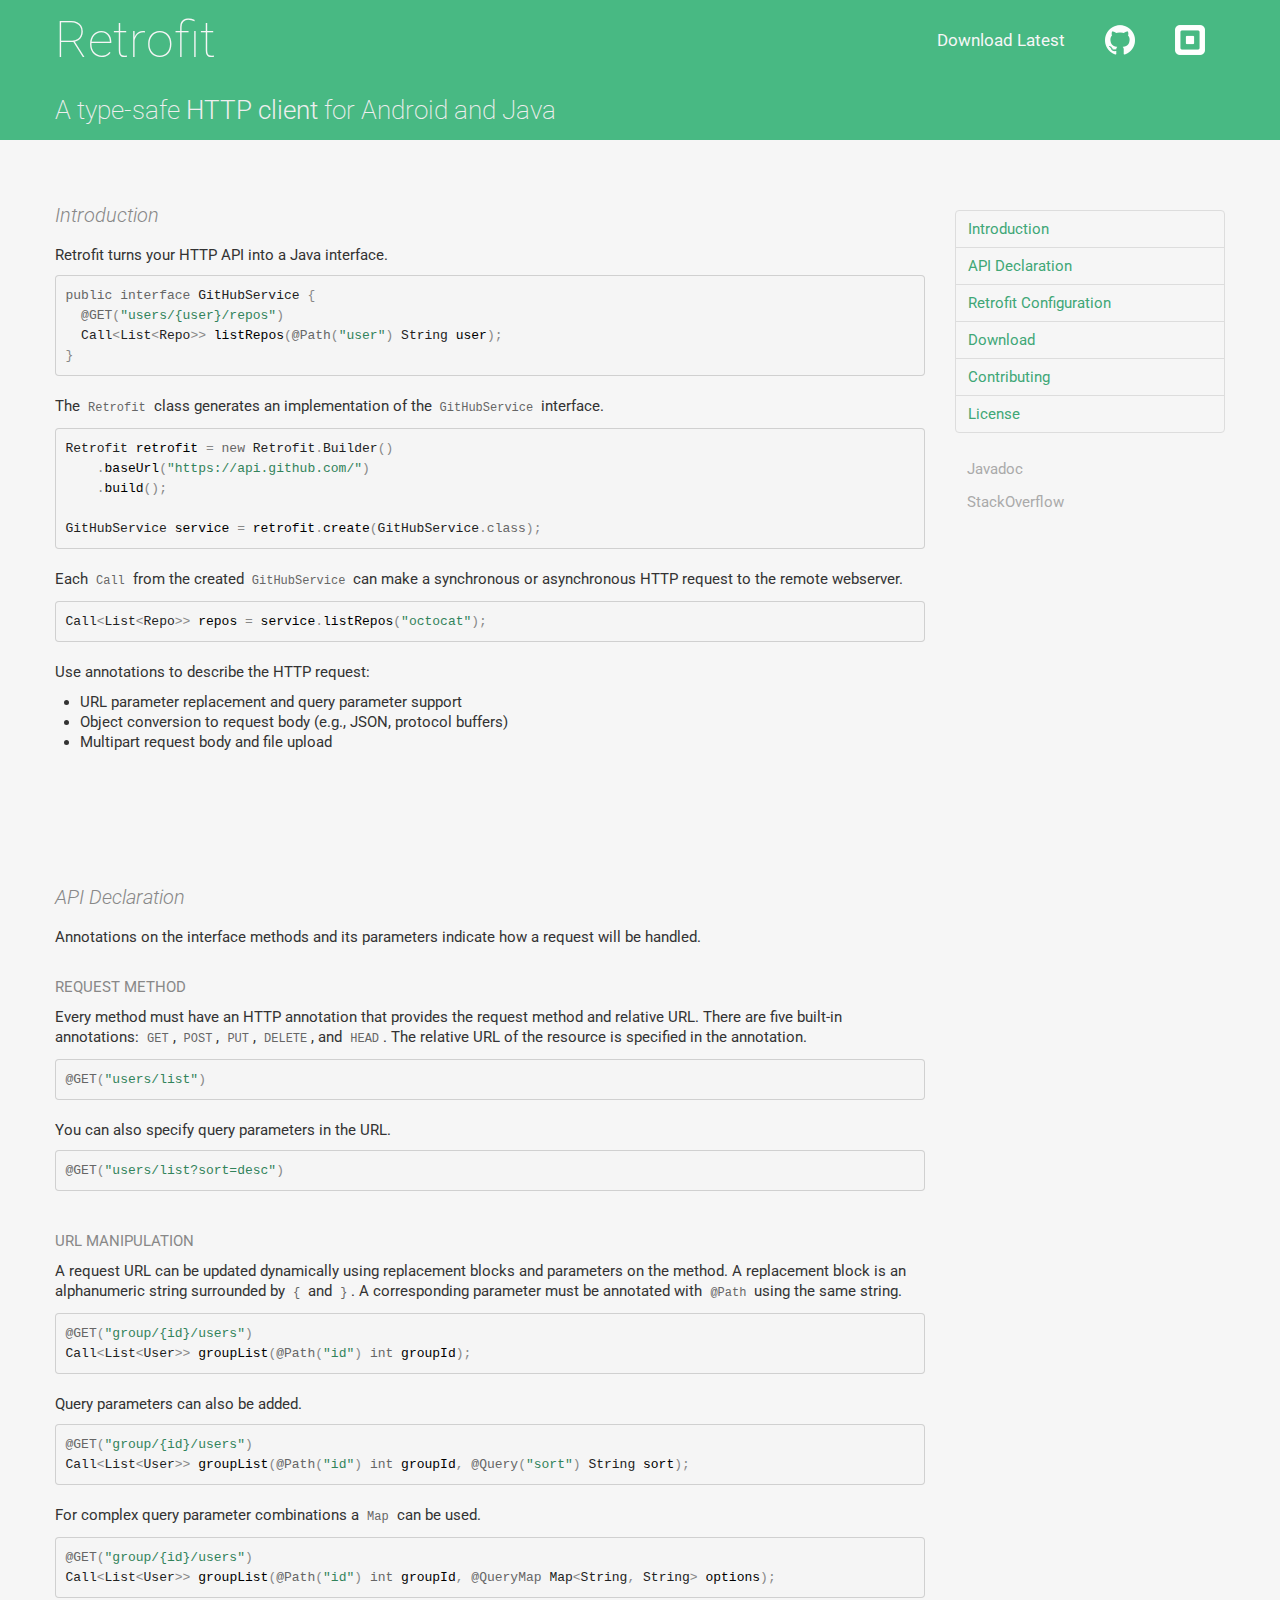
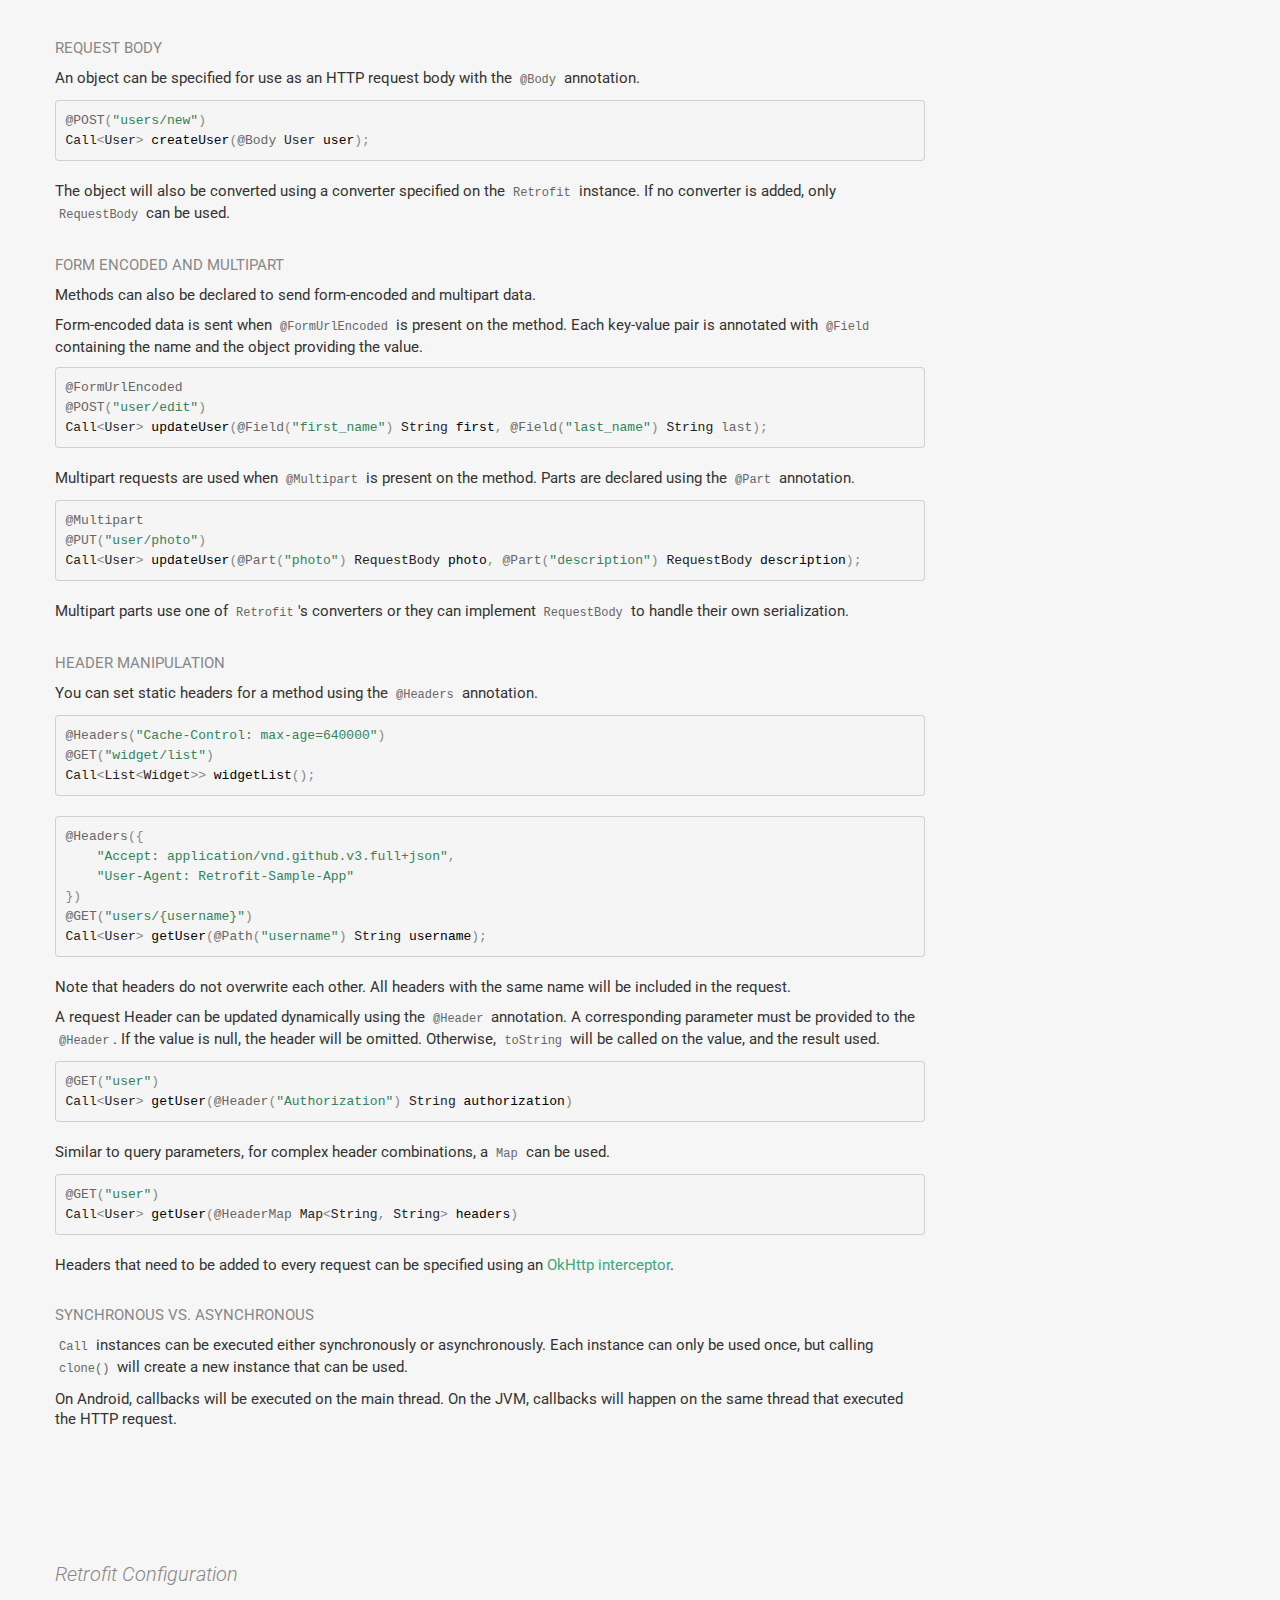
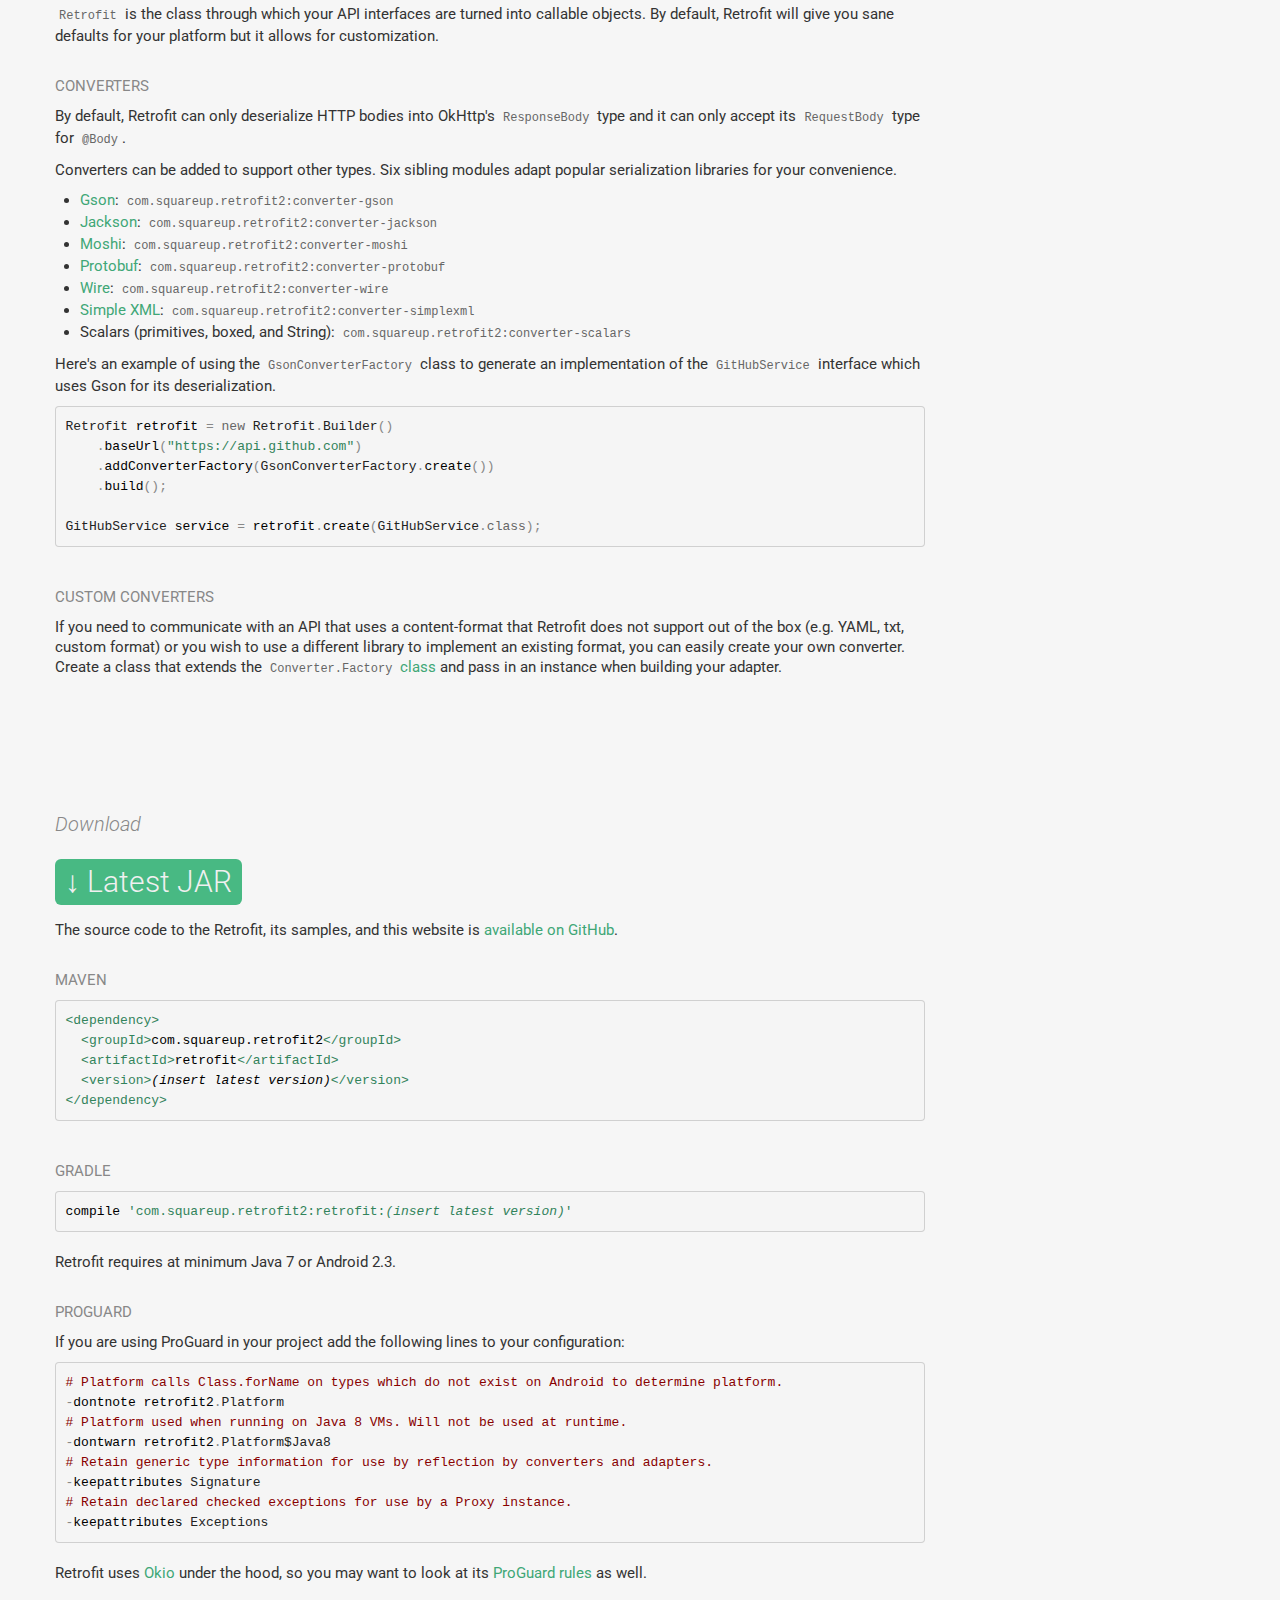
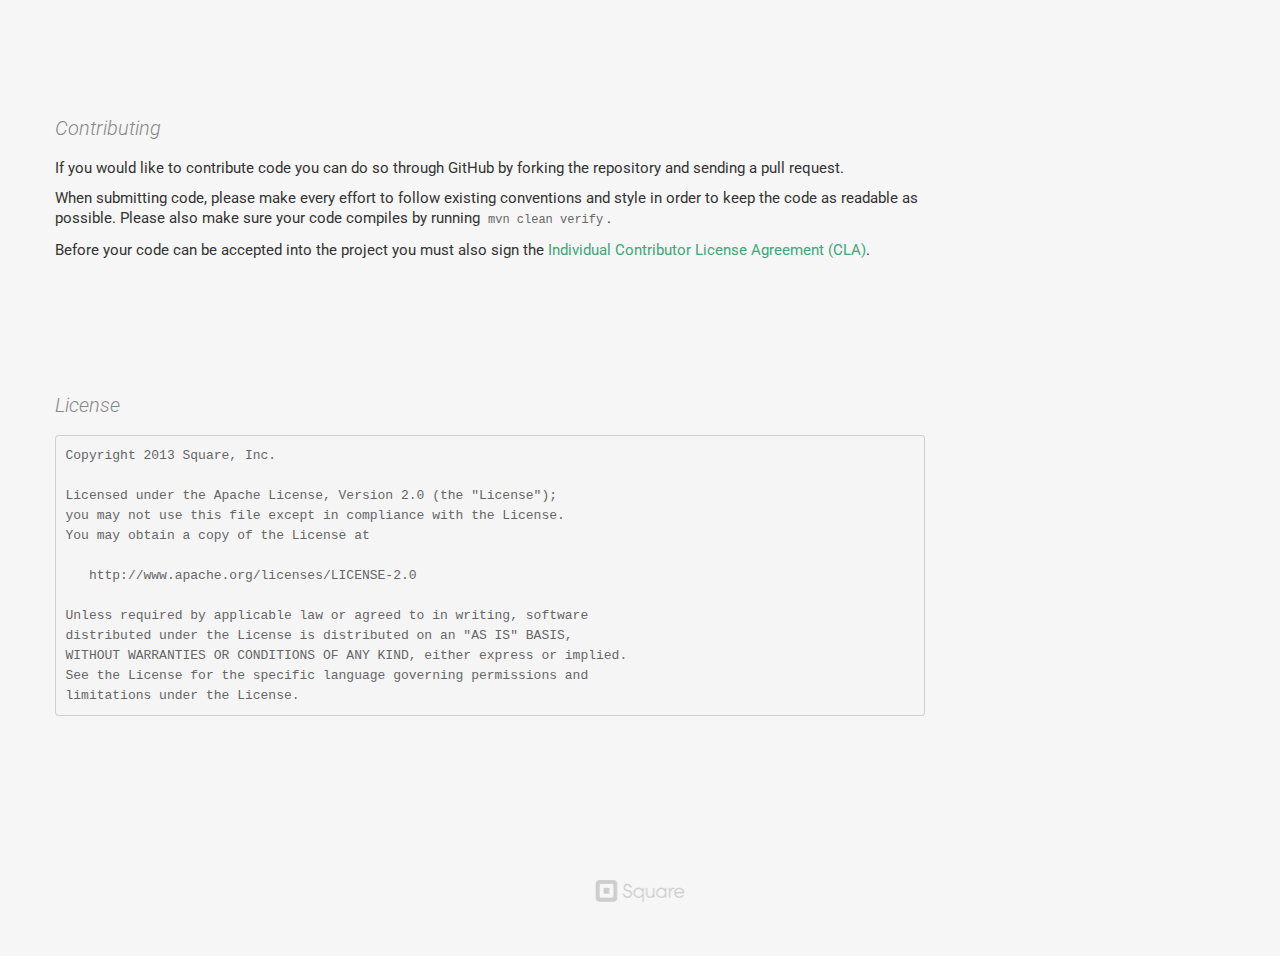
==== index.html @ 8ba814dd "[Feature] Init website" ====
<!DOCTYPE html>
<html lang="en">
  <head>
    <meta charset="utf-8">
    <title>Retrofit</title>
    <meta name="viewport" content="width=device-width, initial-scale=1.0">
    <meta name="description" content="A type-safe HTTP client for Android and Java">
    <link href="static/bootstrap-combined.min.css" rel="stylesheet">
    <link href="static/app.css" rel="stylesheet">
    <link href="static/app-theme.css" rel="stylesheet">
    <link href="https://fonts.googleapis.com/css?family=Roboto:400,300italic,100,100italic,300" rel="stylesheet" type="text/css">
    <!--[if lt IE 9]><script src="static/html5shiv.min.js"></script><![endif]-->
  </head>
  <body data-target=".content-nav">
    <header>
      <div class="container">
        <div class="row">
          <div class="span5">
            <h1>Retrofit</h1>
          </div>
          <div class="span7">
            <menu>
              <ul>
                <li><a href="#download" class="menu download">Download <span class="version-tag">Latest</span></a></li>
                <li><a href="http://github.com/square/retrofit" data-title="View GitHub Project" class="menu github"><img src="static/icon-github.png" alt="GitHub"/></a></li>
                <li><a href="http://square.github.io/" data-title="Square Open Source Portal" class="menu square"><img src="static/icon-square.png" alt="Square"/></a></li>
              </ul>
            </menu>
          </div>
        </div>
      </div>
    </header>
    <section id="subtitle">
      <div class="container">
        <div class="row">
          <div class="span12">
            <h2>A type-safe <strong>HTTP client</strong> for Android and Java<!-- and Samsung! --></h2>
          </div>
        </div>
      </div>
    </section>
    <section id="body">
      <div class="container">
        <div class="row">
          <div class="span9">
            <section id="introduction">
              <h3>Introduction</h3>
              <p>Retrofit turns your HTTP API into a Java interface.</p>
              <pre class="prettyprint">public interface GitHubService {
  @GET("users/{user}/repos")
  Call&lt;List&lt;Repo>> listRepos(@Path("user") String user);
}</pre>
              <p>The <code>Retrofit</code> class generates an implementation of the <code>GitHubService</code> interface.</p>
              <pre class="prettyprint">Retrofit retrofit = new Retrofit.Builder()
    .baseUrl("https://api.github.com/")
    .build();

GitHubService service = retrofit.create(GitHubService.class);</pre>
              <p>Each <code>Call</code> from the created <code>GitHubService</code> can make a synchronous or asynchronous HTTP request to the remote webserver.</p>
              <pre class="prettyprint">Call&lt;List&lt;Repo>> repos = service.listRepos("octocat");</pre>
              <p>Use annotations to describe the HTTP request:</p>
              <ul>
                <li>URL parameter replacement and query parameter support</li>
                <li>Object conversion to request body (e.g., JSON, protocol buffers)</li>
                <li>Multipart request body and file upload</li>
              </ul>
            </section>

            <section id="api-declaration">
              <h3>API Declaration</h3>
              <p>Annotations on the interface methods and its parameters indicate how a request will be handled.</p>

              <h4>Request Method</h4>
              <p>Every method must have an HTTP annotation that provides the request method and relative URL. There are five built-in annotations: <code>GET</code>, <code>POST</code>, <code>PUT</code>, <code>DELETE</code>, and <code>HEAD</code>. The relative URL of the resource is specified in the annotation.</p>
              <pre class="prettyprint">@GET("users/list")</pre>
              <p>You can also specify query parameters in the URL.</p>
              <pre class="prettyprint">@GET("users/list?sort=desc")</pre>

              <h4>URL Manipulation</h4>
              <p>A request URL can be updated dynamically using replacement blocks and parameters on the method. A replacement block is an alphanumeric string surrounded by <code>{</code> and <code>}</code>. A corresponding parameter must be annotated with <code>@Path</code> using the same string.</p>
              <pre class="prettyprint">@GET("group/{id}/users")
Call&lt;List&lt;User>> groupList(@Path("id") int groupId);</pre>
              <p>Query parameters can also be added.</p>
              <pre class="prettyprint">@GET("group/{id}/users")
Call&lt;List&lt;User>> groupList(@Path("id") int groupId, @Query("sort") String sort);</pre>
              <p>For complex query parameter combinations a <code>Map</code> can be used.</p>
              <pre class="prettyprint">@GET("group/{id}/users")
Call&lt;List&lt;User>> groupList(@Path("id") int groupId, @QueryMap Map&lt;String, String&gt; options);</pre>

              <h4>Request Body</h4>
              <p>An object can be specified for use as an HTTP request body with the <code>@Body</code> annotation.</p>
              <pre class="prettyprint">@POST("users/new")
Call&lt;User> createUser(@Body User user);</pre>
              <p>The object will also be converted using a converter specified on the <code>Retrofit</code> instance. If no converter is added, only <code>RequestBody</code> can be used.</p>

              <h4>Form Encoded and Multipart</h4>
              <p>Methods can also be declared to send form-encoded and multipart data.</p>
              <p>Form-encoded data is sent when <code>@FormUrlEncoded</code> is present on the method. Each key-value pair is annotated with <code>@Field</code> containing the name and the object providing the value.</p>
              <pre class="prettyprint">@FormUrlEncoded
@POST("user/edit")
Call&lt;User> updateUser(@Field("first_name") String first, @Field("last_name") String last);</pre>
              <p>Multipart requests are used when <code>@Multipart</code> is present on the method. Parts are declared using the <code>@Part</code> annotation.</p>
              <pre class="prettyprint">@Multipart
@PUT("user/photo")
Call&lt;User> updateUser(@Part("photo") RequestBody photo, @Part("description") RequestBody description);</pre>
              <p>Multipart parts use one of <code>Retrofit</code>'s converters or they can implement <code>RequestBody</code> to handle their own serialization.</p>

              <h4>Header Manipulation</h4>
              <p>You can set static headers for a method using the <code>@Headers</code> annotation.</p>
              <pre class="prettyprint">@Headers("Cache-Control: max-age=640000")
@GET("widget/list")
Call&lt;List&lt;Widget>> widgetList();</pre>
              <pre class="prettyprint">@Headers({
    "Accept: application/vnd.github.v3.full+json",
    "User-Agent: Retrofit-Sample-App"
})
@GET("users/{username}")
Call&lt;User> getUser(@Path("username") String username);</pre>
              <p>Note that headers do not overwrite each other. All headers with the same name will be included in the request.</p>
              <p>A request Header can be updated dynamically using the <code>@Header</code> annotation. A corresponding parameter must be provided to the <code>@Header</code>. If the value is null, the header will be omitted. Otherwise, <code>toString</code> will be called on the value, and the result used.</p>
              <pre class="prettyprint">@GET("user")
Call&lt;User> getUser(@Header("Authorization") String authorization)</pre>
              <p>Similar to query parameters, for complex header combinations, a <code>Map</code> can be used.
			  <pre class="prettyprint">@GET("user")
Call&lt;User> getUser(@HeaderMap Map&lt;String, String&gt; headers)</pre>
              <p>Headers that need to be added to every request can be specified using an <a href="https://github.com/square/okhttp/wiki/Interceptors">OkHttp interceptor</a>.

              <h4>Synchronous vs. Asynchronous</h4>
              <p><code>Call</code> instances can be executed either synchronously or asynchronously. Each instance can only be used once, but calling <code>clone()</code> will create a new instance that can be used.</p>
              <p>On Android, callbacks will be executed on the main thread. On the JVM, callbacks will happen on the same thread that executed the HTTP request.</p>
            </section>

            <section id="restadapter-configuration">
              <h3>Retrofit Configuration</h3>
              <p><code>Retrofit</code> is the class through which your API interfaces are turned into callable objects. By default, Retrofit will give you sane defaults for your platform but it allows for customization.</p>

              <h4>Converters</h4>
              <p>By default, Retrofit can only deserialize HTTP bodies into OkHttp's <code>ResponseBody</code> type and it can only accept its <code>RequestBody</code> type for <code>@Body</code>.</p>
              <p>Converters can be added to support other types. Six sibling modules adapt popular serialization libraries for your convenience.</p>
              <ul>
                <li><a href="https://github.com/google/gson">Gson</a>: <code>com.squareup.retrofit2:converter-gson</code></li>
                <li><a href="http://wiki.fasterxml.com/JacksonHome">Jackson</a>: <code>com.squareup.retrofit2:converter-jackson</code></li>
                <li><a href="https://github.com/square/moshi/">Moshi</a>: <code>com.squareup.retrofit2:converter-moshi</code></li>
                <li><a href="https://developers.google.com/protocol-buffers/">Protobuf</a>: <code>com.squareup.retrofit2:converter-protobuf</code></li>
                <li><a href="https://github.com/square/wire">Wire</a>: <code>com.squareup.retrofit2:converter-wire</code></li>
                <li><a href="http://simple.sourceforge.net/">Simple XML</a>: <code>com.squareup.retrofit2:converter-simplexml</code></li>
                <li>Scalars (primitives, boxed, and String): <code>com.squareup.retrofit2:converter-scalars</code></li>
              </ul>
              <p>Here's an example of using the <code>GsonConverterFactory</code> class to generate an implementation of the <code>GitHubService</code> interface which uses Gson for its deserialization.</p>
              <pre class="prettyprint">Retrofit retrofit = new Retrofit.Builder()
    .baseUrl("https://api.github.com")
    .addConverterFactory(GsonConverterFactory.create())
    .build();

GitHubService service = retrofit.create(GitHubService.class);</pre>
              <h4>Custom Converters</h4>
              <p>If you need to communicate with an API that uses a content-format that Retrofit does not support out of the box (e.g. YAML, txt, custom format) or you wish to use a different library to implement an existing format, you can easily create your own converter. Create a class that extends the <a href="https://github.com/square/retrofit/blob/master/retrofit/src/main/java/retrofit2/Converter.java"><code>Converter.Factory</code> class</a> and pass in an instance when building your adapter.</p>
            </section>

            <section id="download">
              <h3>Download</h3>
              <p><a href="https://search.maven.org/remote_content?g=com.squareup.retrofit2&a=retrofit&v=LATEST" class="dl version-href">&darr; <span class="version-tag">Latest</span> JAR</a></p>
              <p>The source code to the Retrofit, its samples, and this website is <a href="http://github.com/square/retrofit">available on GitHub</a>.</p>
              <h4>Maven</h4>
              <pre class="prettyprint">&lt;dependency>
  &lt;groupId>com.squareup.retrofit2&lt;/groupId>
  &lt;artifactId>retrofit&lt;/artifactId>
  &lt;version><span class="version pln"><em>(insert latest version)</em></span>&lt;/version>
&lt;/dependency></pre>
              <h4>Gradle</h4>
              <pre class="prettyprint">
compile 'com.squareup.retrofit2:retrofit:<span class="version pln"><em>(insert latest version)</em></span>'
</pre>
              <p>Retrofit requires at minimum Java 7 or Android 2.3.</p>

              <h4>ProGuard</h4>
              <p>If you are using ProGuard in your project add the following lines to your configuration:</p>
              <pre class="prettyprint">
# Platform calls Class.forName on types which do not exist on Android to determine platform.
-dontnote retrofit2.Platform
# Platform used when running on Java 8 VMs. Will not be used at runtime.
-dontwarn retrofit2.Platform$Java8
# Retain generic type information for use by reflection by converters and adapters.
-keepattributes Signature
# Retain declared checked exceptions for use by a Proxy instance.
-keepattributes Exceptions
</pre>
            <p>Retrofit uses <a href="https://github.com/square/okio">Okio</a> under the hood, so you may want to look at its <a href="https://github.com/square/okio#proguard">ProGuard rules</a> as well.</p>
            </section>

            <section id="contributing">
              <h3>Contributing</h3>
              <p>If you would like to contribute code you can do so through GitHub by forking the repository and sending a pull request.</p>
              <p>When submitting code, please make every effort to follow existing conventions and style in order to keep the code as readable as possible. Please also make sure your code compiles by running <code>mvn clean verify</code>.</p>
              <p>Before your code can be accepted into the project you must also sign the <a href="http://squ.re/sign-the-cla">Individual Contributor License Agreement (CLA)</a>.</p>
            </section>

            <section id="license">
              <h3>License</h3>
              <pre>Copyright 2013 Square, Inc.

Licensed under the Apache License, Version 2.0 (the "License");
you may not use this file except in compliance with the License.
You may obtain a copy of the License at

   http://www.apache.org/licenses/LICENSE-2.0

Unless required by applicable law or agreed to in writing, software
distributed under the License is distributed on an "AS IS" BASIS,
WITHOUT WARRANTIES OR CONDITIONS OF ANY KIND, either express or implied.
See the License for the specific language governing permissions and
limitations under the License.</pre>
            </section>
          </div>
          <div class="span3">
            <div class="content-nav" data-spy="affix" data-offset-top="80">
              <ul class="nav nav-tabs nav-stacked primary">
                <li><a href="#introduction">Introduction</a></li>
                <li><a href="#api-declaration">API Declaration</a></li>
                <li><a href="#restadapter-configuration">Retrofit Configuration</a></li>
                <li><a href="#download">Download</a></li>
                <li><a href="#contributing">Contributing</a></li>
                <li><a href="#license">License</a></li>
              </ul>
              <ul class="nav nav-pills nav-stacked secondary">
                <li><a href="2.x/retrofit/">Javadoc</a></li>
                <li><a href="http://stackoverflow.com/questions/tagged/retrofit?sort=active">StackOverflow</a></li>
              </ul>
            </div>
          </div>
        </div>
        <div class="row">
          <div class="span12 logo">
            <a href="https://squareup.com"><img src="static/logo-square.png" alt="Square, Inc."/></a>
          </div>
        </div>
      </div>
    </section>
    <script src="https://ajax.googleapis.com/ajax/libs/jquery/1.9.1/jquery.min.js"></script>
    <script src="static/bootstrap.min.js"></script>
    <script src="static/jquery.smooth-scroll.min.js"></script>
    <script src="static/jquery-maven-artifact.min.js"></script>
    <script src="static/prettify.js"></script>
    <script type="text/javascript">
      $(function() {
        // Syntax highlight code blocks.
        prettyPrint();

        // Spy on scroll position for real-time updating of current section.
        $('body').scrollspy();

        // Use smooth-scroll for internal links.
        $('a').smoothScroll();

        // Enable tooltips on the header nav image items.
        $('.menu').tooltip({
          placement: 'bottom',
          trigger: 'hover',
          container: 'body',
          delay: {
            show: 500,
            hide: 0
          }
        });

        // Look up the latest version of the library.
        $.fn.artifactVersion('com.squareup.retrofit2', 'retrofit', function(version, url) {
          $('.version').text(version);
          $('.version-tag').text('v' + version);
          $('.version-href').attr('href', url);
        });
      });

      (function(i,s,o,g,r,a,m){i['GoogleAnalyticsObject']=r;i[r]=i[r]||function(){
      (i[r].q=i[r].q||[]).push(arguments)},i[r].l=1*new Date();a=s.createElement(o),
      m=s.getElementsByTagName(o)[0];a.async=1;a.src=g;m.parentNode.insertBefore(a,m)
      })(window,document,'script','//www.google-analytics.com/analytics.js','ga');

      ga('create', 'UA-40704740-4', 'github.io');
      ga('send', 'pageview');
    </script>
  </body>
</html>
---- static/app.css ----
html, body {
  font-family: 'Roboto', sans-serif;
  font-size: 15px;
}
body {
  background-color: #f6f6f6;
  padding-bottom: 50px;
  padding-top: 80px;
}

header {
  min-height: 80px;
  color: #f6f6f6;
  position: fixed;
  top: 0;
  left: 0;
  width: 100%;
  z-index: 99;
}
header h1 {
  margin: 10px 0;
  font-size: 50px;
  line-height: 60px;
  font-weight: 100;
  text-rendering: auto;
}
header menu {
  margin: 20px 0 0;
  padding: 0;
  height: 40px;
}
header menu ul {
  margin: 0;
  padding: 0;
  float: right;
}
header menu li {
  list-style: none;
  float: left;
  margin: 0;
  padding: 0;
}
header menu li a {
  display: inline-block;
  height: 40px;
  font-size: 17px;
  line-height: 40px;
  padding: 0 20px;
  color: #f6f6f6;
}
header menu li a:hover {
  color: #f6f6f6;
  text-decoration: none;
}
header menu li a img {
  margin: 0;
  padding: 5px 0;
  vertical-align: bottom;
  width: 30px;
  height: 30px;
}

#subtitle {
  position: absolute;
  top: 80px;
  left: 0;
  width: 100%;
}
h2 {
  font-weight: 200;
  font-size: 26px;
  line-height: 30px;
  padding: 15px 0;
  margin: 0;
  color: #eee;
}
h2 strong {
  font-weight: 300;
}

a.dl {
  font-weight: 300;
  font-size: 30px;
  line-height: 40px;
  padding: 3px 10px;
  display: inline-block;
  border-radius: 6px;
  color: #f0f0f0;
  margin: 5px 0;
}
a.dl:hover {
  color: #f0f0f0;
  text-decoration: none;
}

.content-nav {
  margin-top: 130px;
  width: 220px;
}
.content-nav.affix {
  top: 0;
}
.content-nav li.active a, .content-nav li.active a:hover {
  background-color: transparent;
  color: #555;
  border-left-width: 2px;
}
.content-nav .secondary a {
  color: #aaa;
}
.content-nav .secondary a:hover {
  color: #888;
}

h3 {
  font-weight: 300;
  font-style: italic;
  color: #888;
  font-size: 20px;
  padding-top: 115px;
  margin-top: 0;
}

h4 {
  font-weight: 400;
  text-transform: uppercase;
  color: #888;
  font-size: 15px;
  padding-top: 20px;
}

p.license {
  font-family: fixed-width;
}

.row .logo {
  text-align: center;
  margin-top: 150px;
}
.row .logo img {
  height: 30px;
}

pre, code {
  color: #666;
}
code {
  border: 0;
  background-color: transparent;
}

/* Widescreen desktop. */
@media (min-width: 1200px) {
  .content-nav {
    width: 270px;
  }
}

/* Smaller width browser, tablets. */
@media (max-width: 979px) {
  .content-nav {
    width: 166px;
  }
}

/* One-column mobile display. */
@media (max-width: 767px) {
  header {
    position: absolute;
    top: 0;
    left: 0;
    width: 100%;
    padding-left: 20px;
  }
  header menu {
    display: none;
  }
  #subtitle {
    position: absolute;
    top: 80px;
    left: 0;
    width: 100%;
    padding-left: 20px;
  }
  .content-nav {
    display: none;
  }
}
---- static/app-theme.css ----
/* http://www.colorhexa.com/48b982 */

/*** Primary ***/

header,
#subtitle,
a.dl {
  background-color: #48b983;
}

.content-nav li.active a,
.content-nav li.active a:hover {
  border-left-color: #48b983;
}

/*** One step left on the monochromatic scale ***/

header menu li a:hover,
a.dl:hover {
  background-color: #40a776;
}
a {
  color: #40a776;
}

/*** Three steps left on the monochromatic scale ***/

a:hover {
  color: #32835c;
}


/****************************************************************\
 **** Syntax highlighting styles ********************************
\****************************************************************/

.pln { color: #000; }
.str { color: #32835b; }
.kwd { color: #666; }
.com { color: #800; }
.typ { color: #222; }
.lit { color: #666; }
.pun { color: #888; }
.opn { color: #888; }
.clo { color: #888; }
.tag { color: #32835b; }
.atn { color: #606; }
.atv { color: #080; }
.dec { color: #606; }
.var { color: #606; }
.fun { color: #f00; }
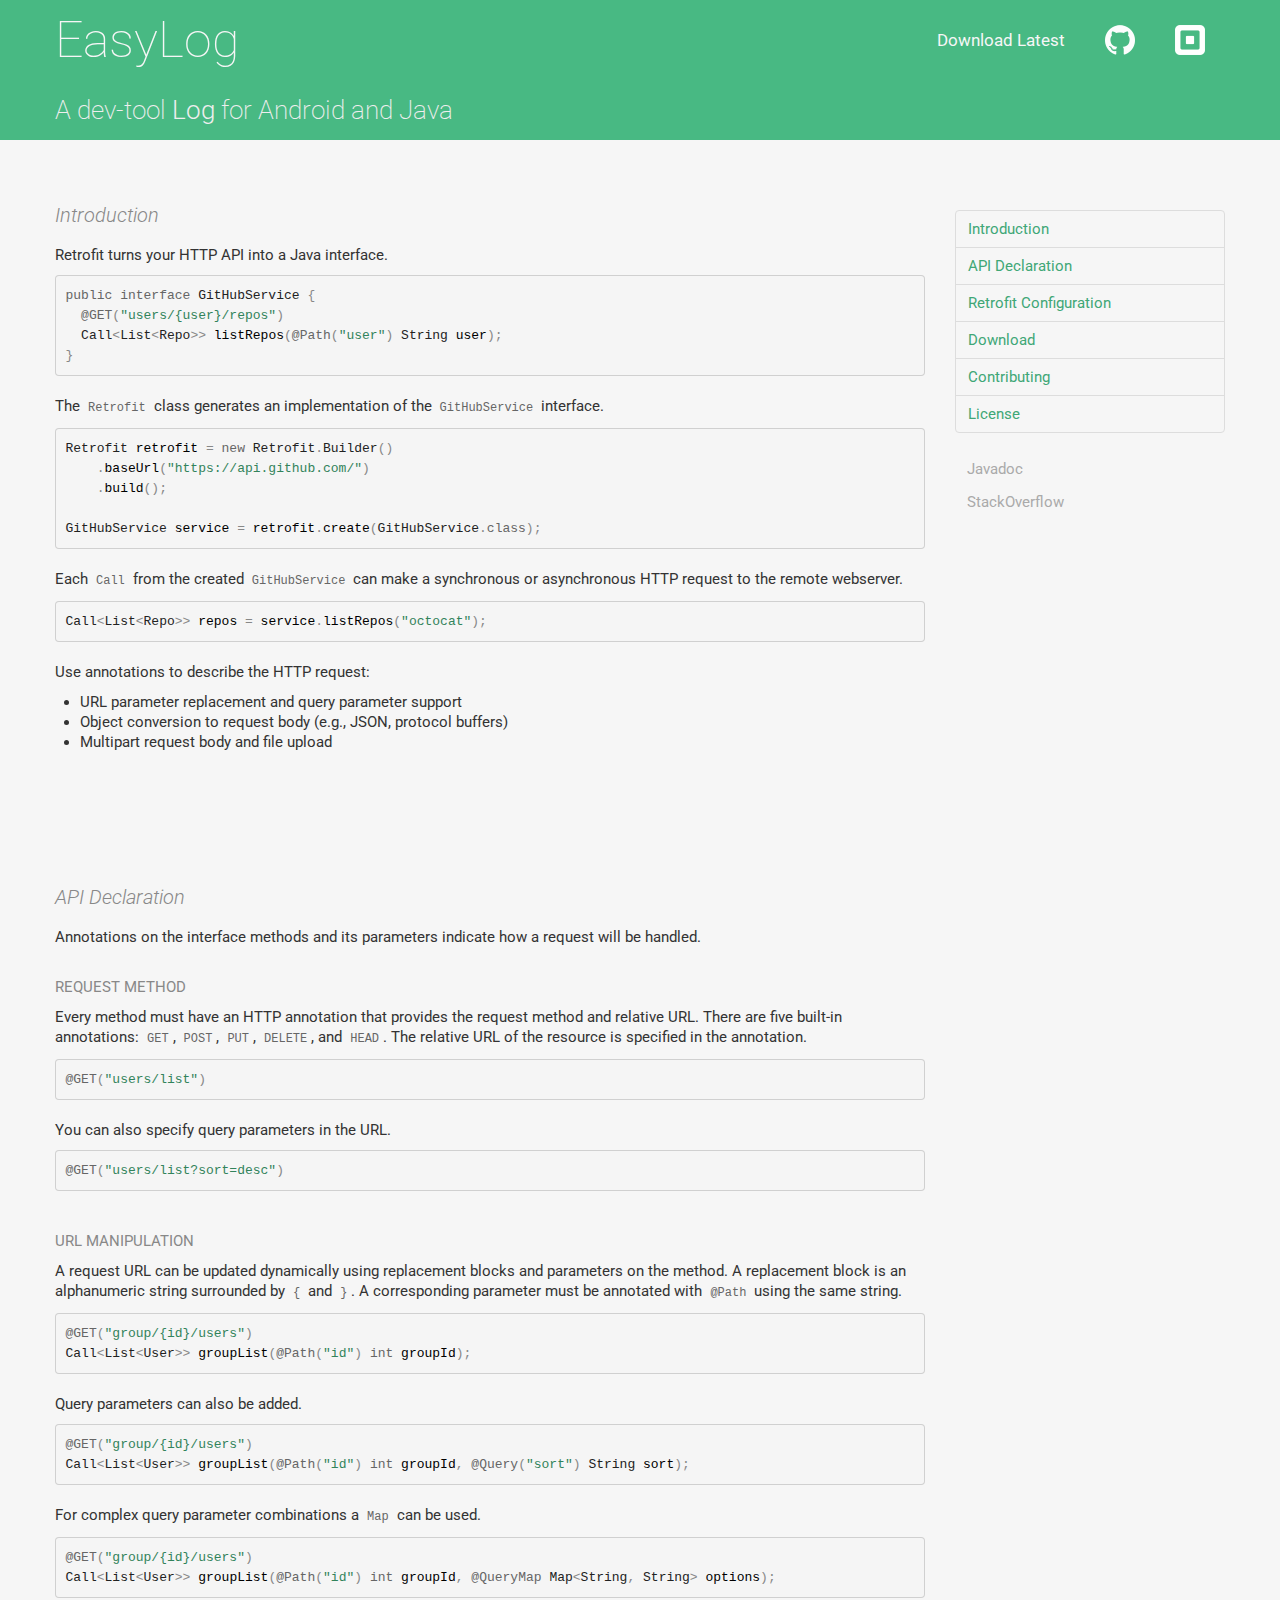
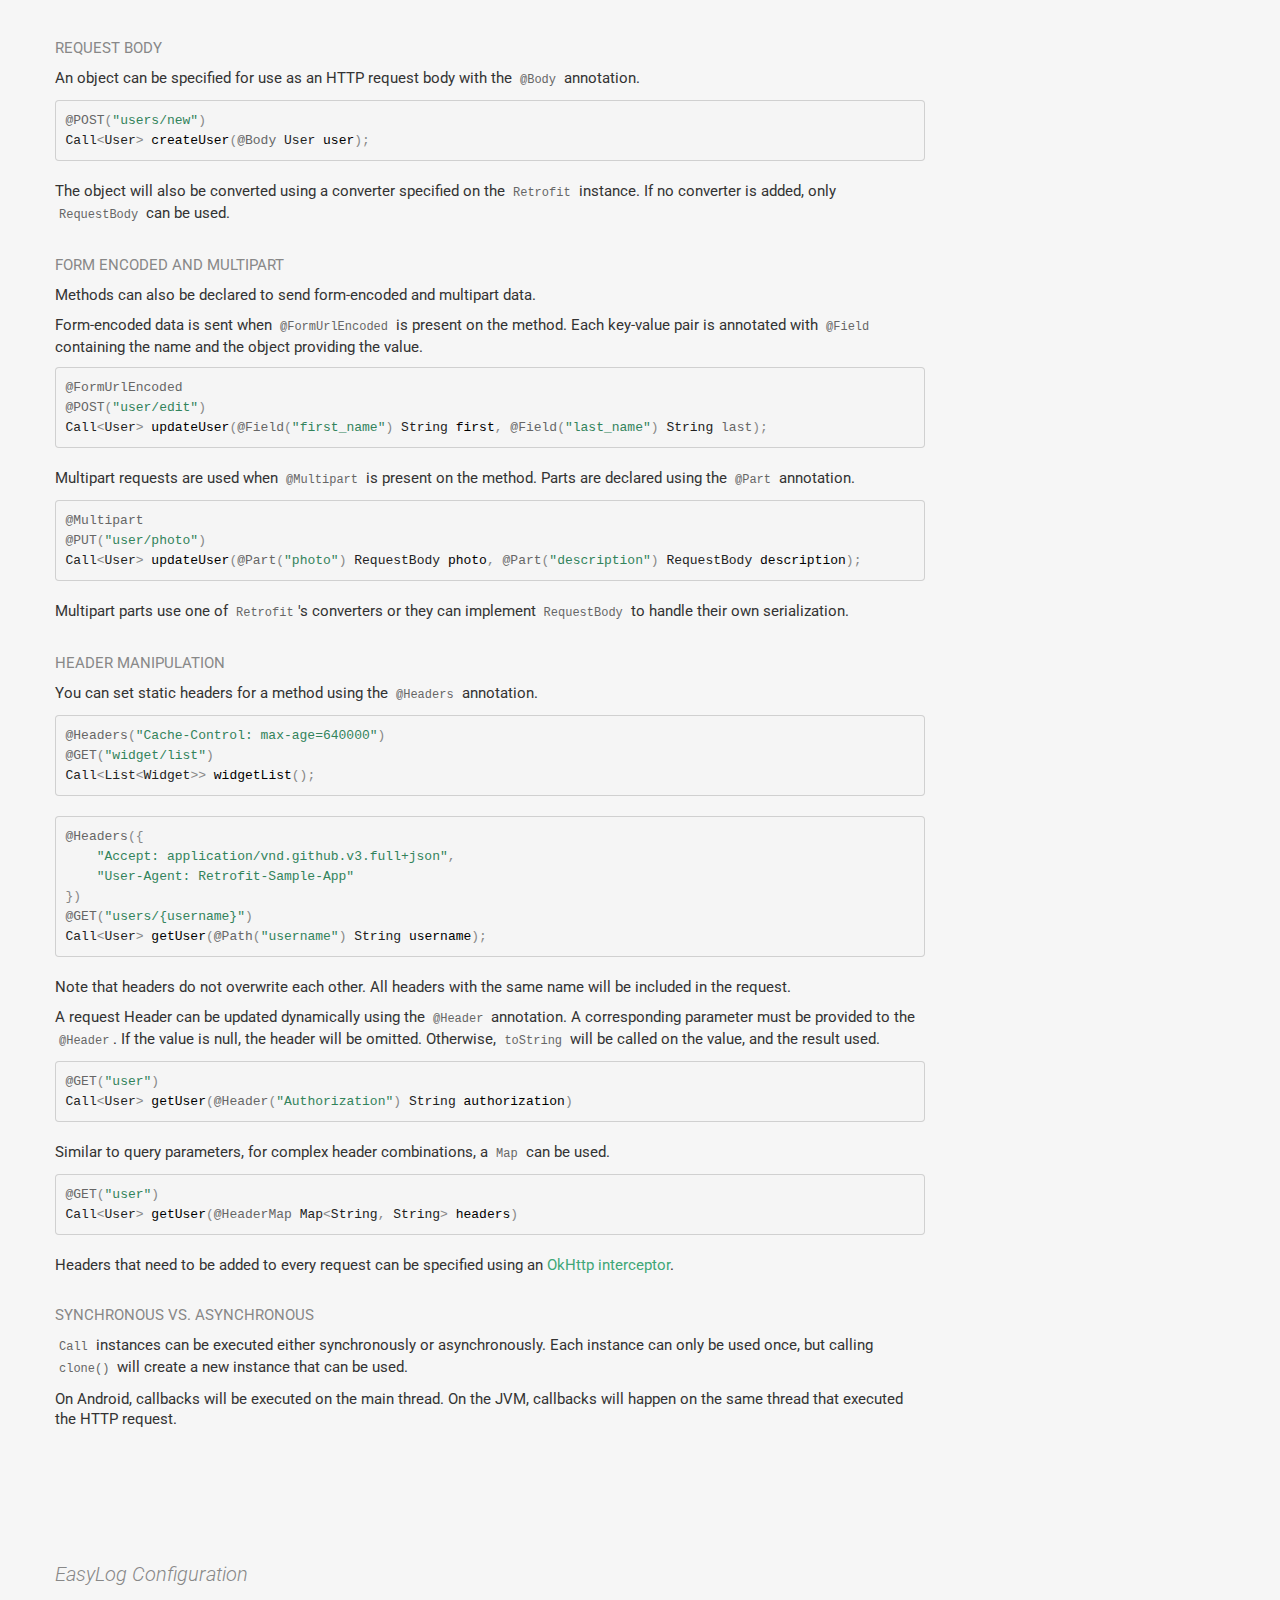
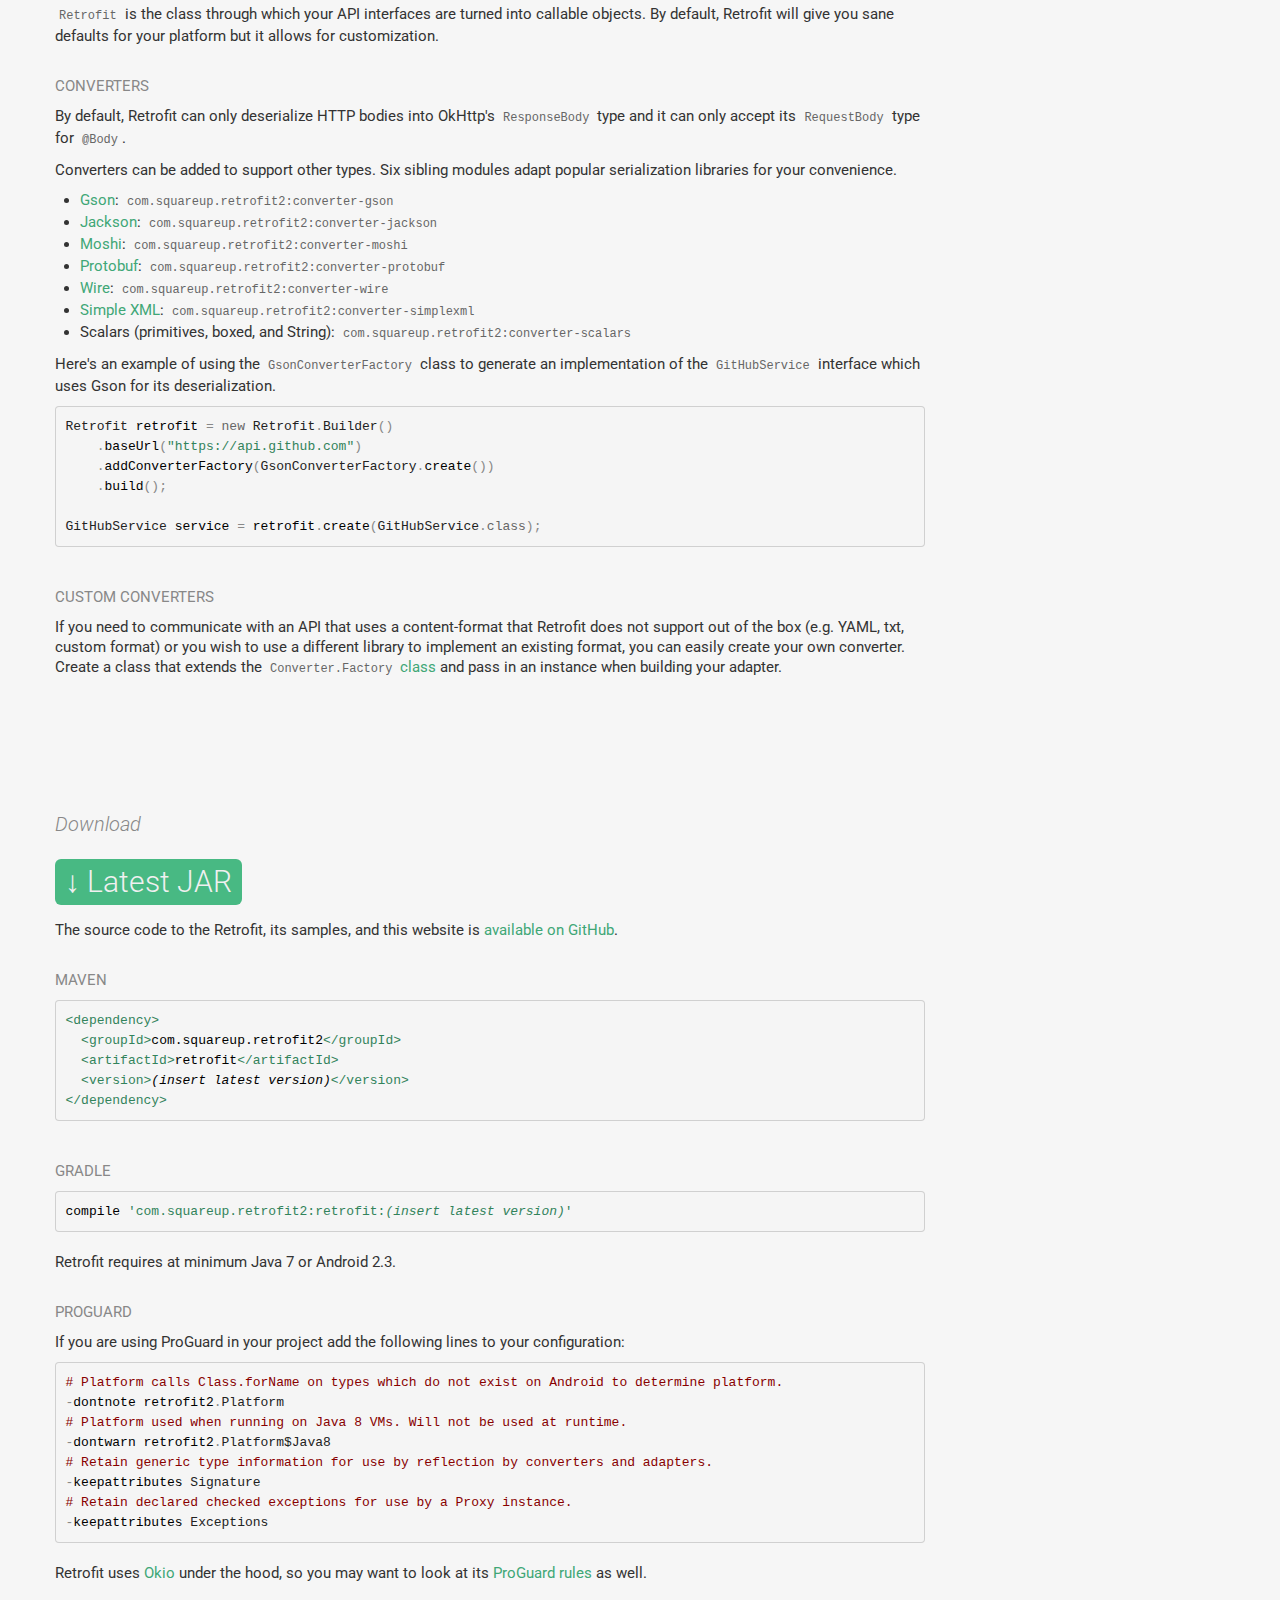
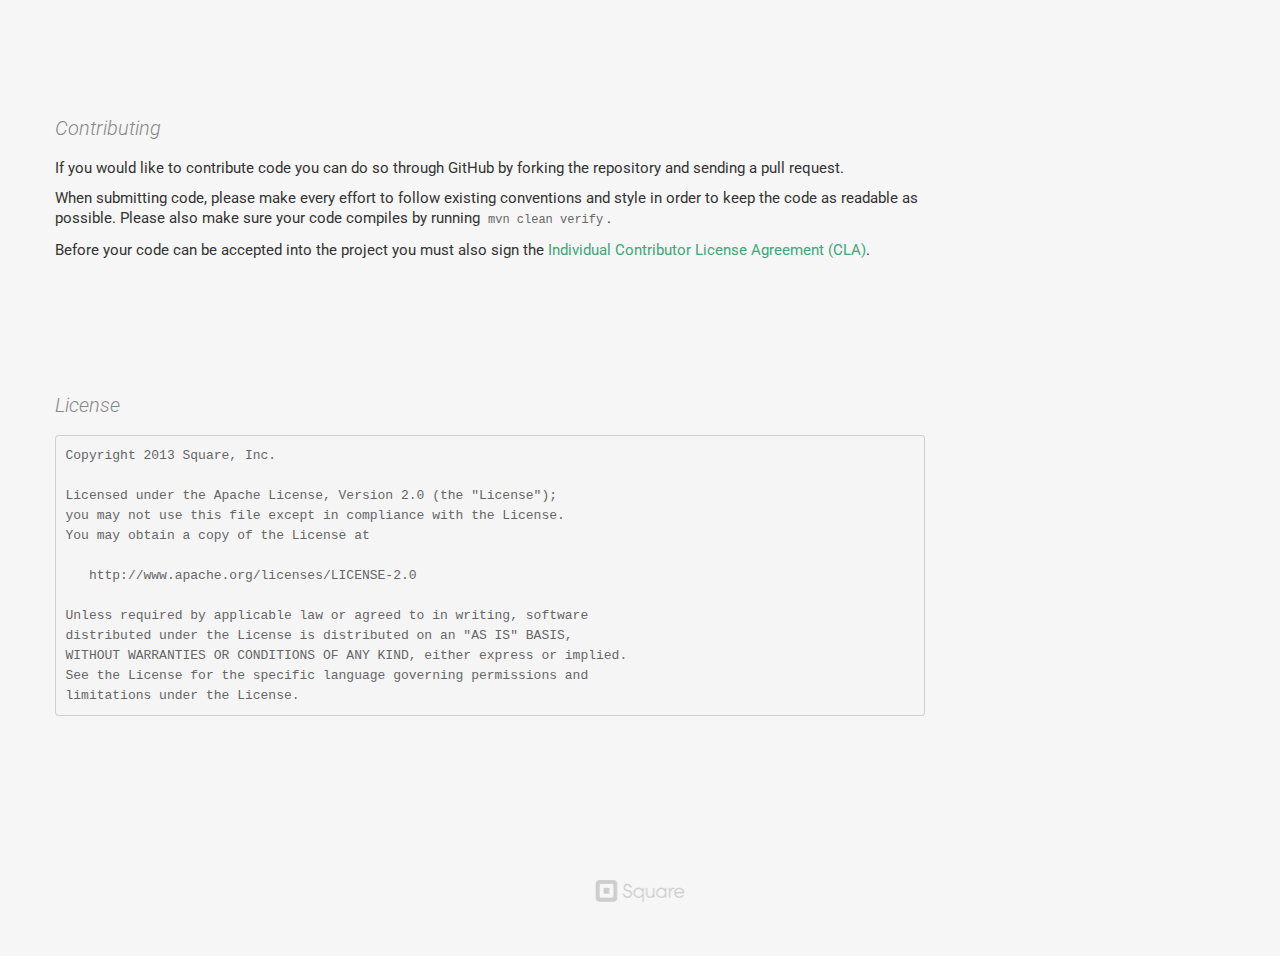
==== commit 2454791b: "modify-html-1" ====
--- a/index.html
+++ b/index.html
@@ -2,7 +2,7 @@
 <html lang="en">
   <head>
     <meta charset="utf-8">
-    <title>Retrofit</title>
+    <title>EasyLog</title>
     <meta name="viewport" content="width=device-width, initial-scale=1.0">
     <meta name="description" content="A type-safe HTTP client for Android and Java">
     <link href="static/bootstrap-combined.min.css" rel="stylesheet">
@@ -16,14 +16,14 @@
       <div class="container">
         <div class="row">
           <div class="span5">
-            <h1>Retrofit</h1>
+            <h1>EasyLog</h1>
           </div>
           <div class="span7">
             <menu>
               <ul>
                 <li><a href="#download" class="menu download">Download <span class="version-tag">Latest</span></a></li>
-                <li><a href="http://github.com/square/retrofit" data-title="View GitHub Project" class="menu github"><img src="static/icon-github.png" alt="GitHub"/></a></li>
-                <li><a href="http://square.github.io/" data-title="Square Open Source Portal" class="menu square"><img src="static/icon-square.png" alt="Square"/></a></li>
+                <li><a href="http://github.com/ucsunup/EasyLog" data-title="View GitHub Project" class="menu github"><img src="static/icon-github.png" alt="GitHub"/></a></li>
+                <li><a href="http://ucsunup.github.io/" data-title="UCSUNUP Open Source Portal" class="menu square"><img src="static/icon-square.png" alt="Square"/></a></li>
               </ul>
             </menu>
           </div>
@@ -34,7 +34,7 @@
       <div class="container">
         <div class="row">
           <div class="span12">
-            <h2>A type-safe <strong>HTTP client</strong> for Android and Java<!-- and Samsung! --></h2>
+            <h2>A dev-tool <strong>Log</strong> for Android and Java<!-- and Samsung! --></h2>
           </div>
         </div>
       </div>
@@ -131,7 +131,7 @@
             </section>
 
             <section id="restadapter-configuration">
-              <h3>Retrofit Configuration</h3>
+              <h3>EasyLog Configuration</h3>
               <p><code>Retrofit</code> is the class through which your API interfaces are turned into callable objects. By default, Retrofit will give you sane defaults for your platform but it allows for customization.</p>
 
               <h4>Converters</h4>
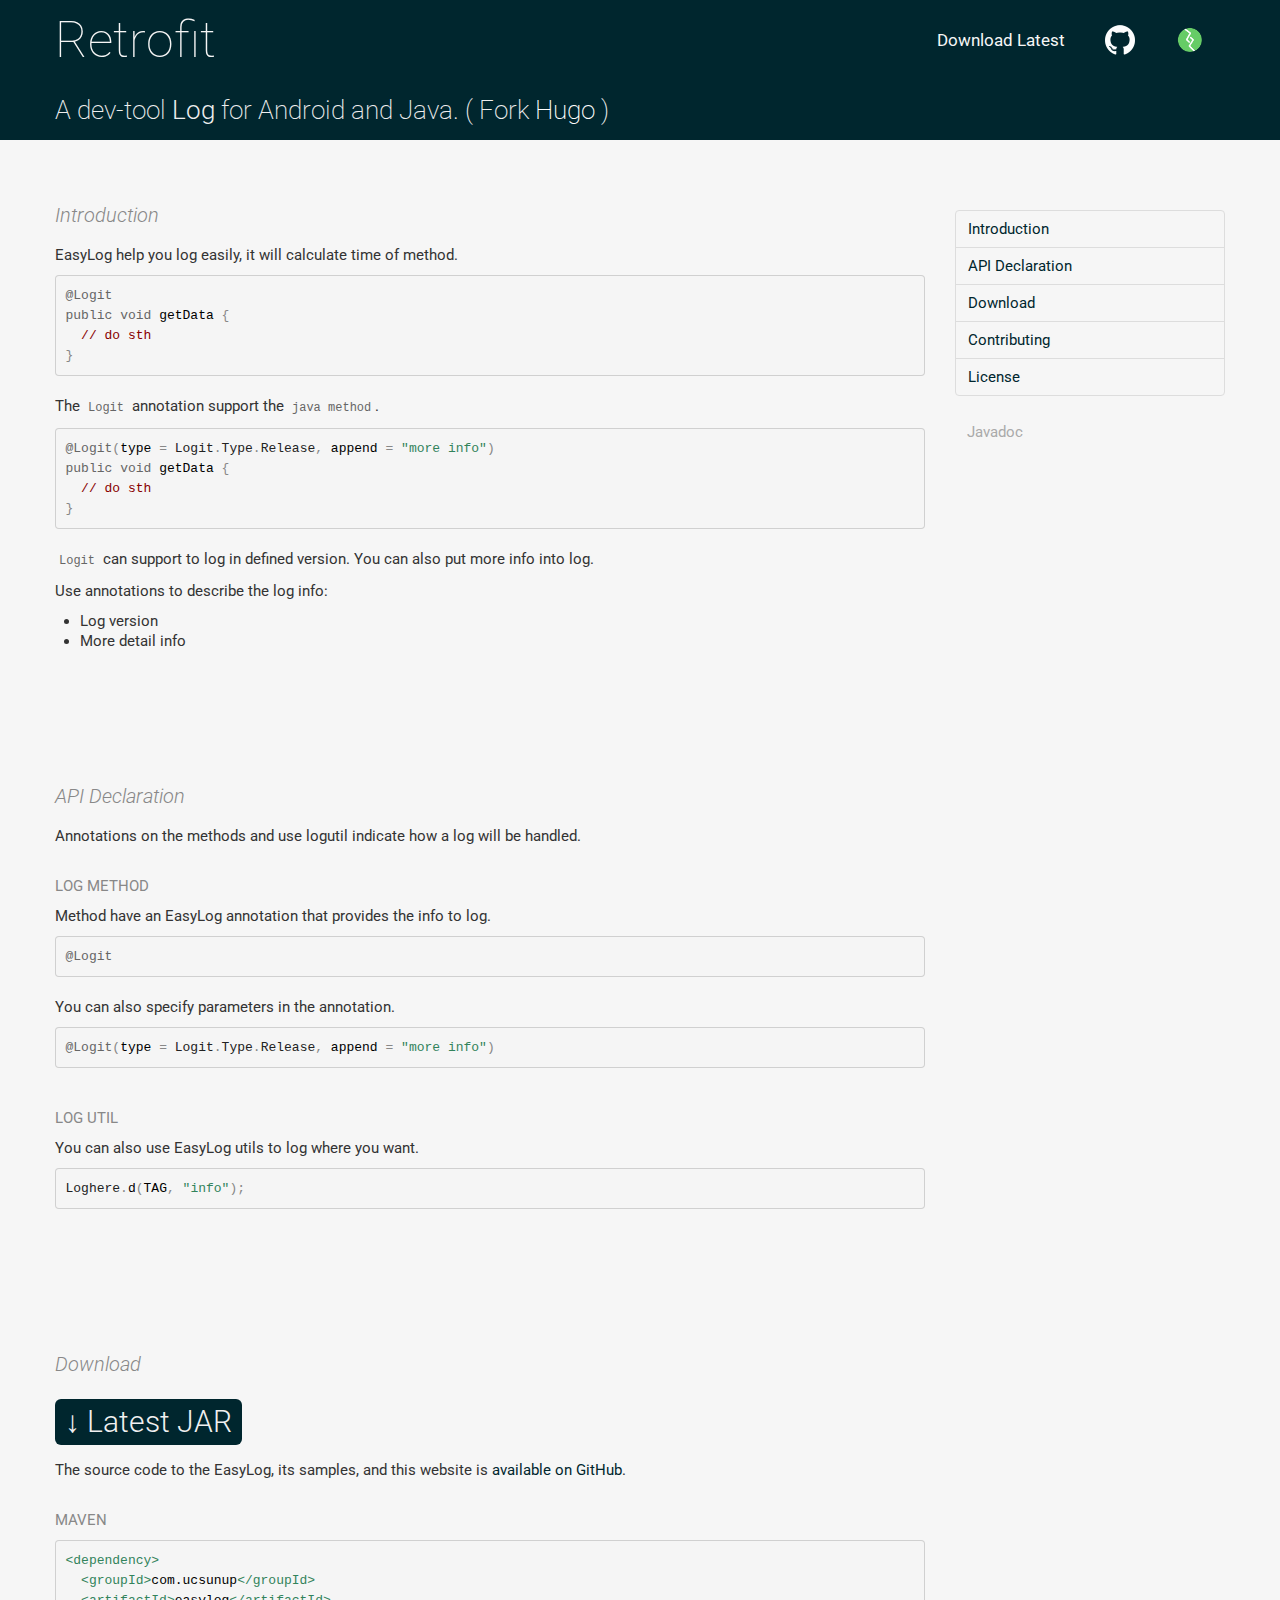
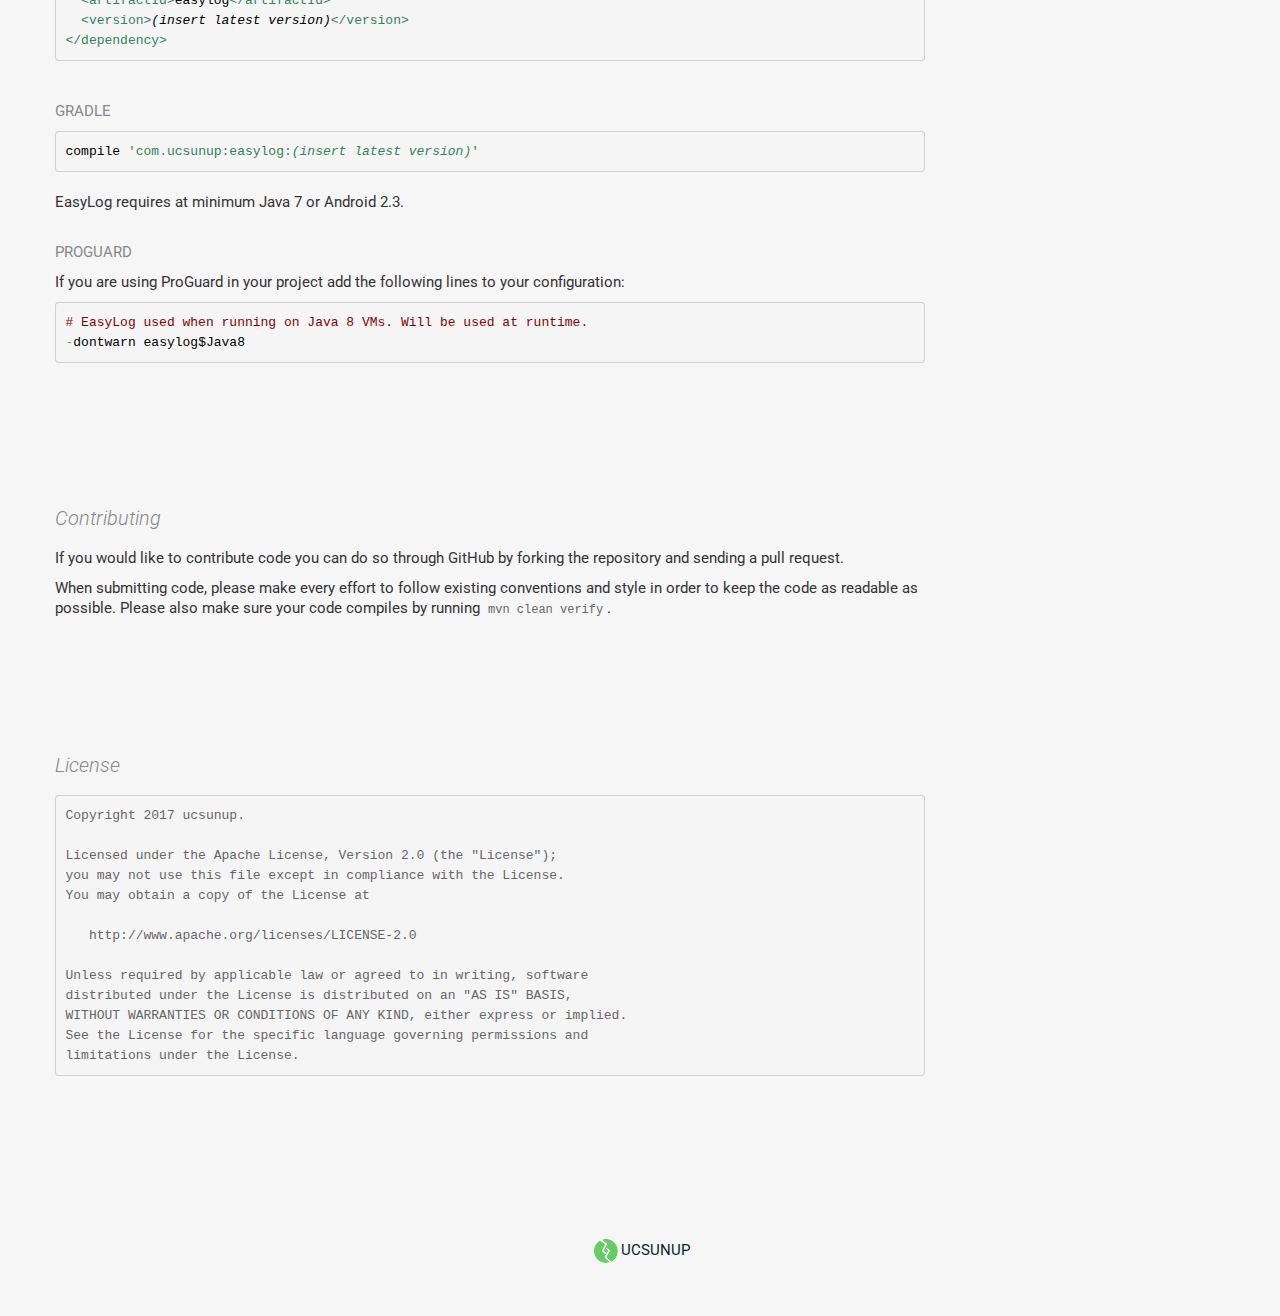
==== commit 436bd897: "[Modify] modify some info" ====
--- a/index.html
+++ b/index.html
@@ -2,7 +2,7 @@
 <html lang="en">
   <head>
     <meta charset="utf-8">
-    <title>EasyLog</title>
+    <title>Retrofit</title>
     <meta name="viewport" content="width=device-width, initial-scale=1.0">
     <meta name="description" content="A type-safe HTTP client for Android and Java">
     <link href="static/bootstrap-combined.min.css" rel="stylesheet">
@@ -16,14 +16,14 @@
       <div class="container">
         <div class="row">
           <div class="span5">
-            <h1>EasyLog</h1>
+            <h1>Retrofit</h1>
           </div>
           <div class="span7">
             <menu>
               <ul>
                 <li><a href="#download" class="menu download">Download <span class="version-tag">Latest</span></a></li>
                 <li><a href="http://github.com/ucsunup/EasyLog" data-title="View GitHub Project" class="menu github"><img src="static/icon-github.png" alt="GitHub"/></a></li>
-                <li><a href="http://ucsunup.github.io/" data-title="UCSUNUP Open Source Portal" class="menu square"><img src="static/icon-square.png" alt="Square"/></a></li>
+                <li><a href="https://github.com/ucsunup/EasyLog" data-title="UCSUNUP Open Source Portal" class="menu square"><img src="static/icon-ucsunup.png" alt="Square"/></a></li>
               </ul>
             </menu>
           </div>
@@ -34,7 +34,7 @@
       <div class="container">
         <div class="row">
           <div class="span12">
-            <h2>A dev-tool <strong>Log</strong> for Android and Java<!-- and Samsung! --></h2>
+            <h2>A dev-tool <strong>Log</strong> for Android and Java. ( Fork <a href="https://github.com/JakeWharton/hugo" style="color: white">Hugo</a> )</h2>
           </div>
         </div>
       </div>
@@ -45,159 +45,72 @@
           <div class="span9">
             <section id="introduction">
               <h3>Introduction</h3>
-              <p>Retrofit turns your HTTP API into a Java interface.</p>
-              <pre class="prettyprint">public interface GitHubService {
-  @GET("users/{user}/repos")
-  Call&lt;List&lt;Repo>> listRepos(@Path("user") String user);
+              <p>EasyLog help you log easily, it will calculate time of method.</p>
+              <pre class="prettyprint">@Logit
+public void getData {
+  // do sth
 }</pre>
-              <p>The <code>Retrofit</code> class generates an implementation of the <code>GitHubService</code> interface.</p>
-              <pre class="prettyprint">Retrofit retrofit = new Retrofit.Builder()
-    .baseUrl("https://api.github.com/")
-    .build();
-
-GitHubService service = retrofit.create(GitHubService.class);</pre>
-              <p>Each <code>Call</code> from the created <code>GitHubService</code> can make a synchronous or asynchronous HTTP request to the remote webserver.</p>
-              <pre class="prettyprint">Call&lt;List&lt;Repo>> repos = service.listRepos("octocat");</pre>
-              <p>Use annotations to describe the HTTP request:</p>
+              <p>The <code>Logit</code> annotation support the <code>java method</code>.</p>
+              <pre class="prettyprint">@Logit(type = Logit.Type.Release, append = "more info")
+public void getData {
+  // do sth
+}</pre>
+              <p><code>Logit</code> can support to log in defined version. You can also put more info into log.</p>
+              <p>Use annotations to describe the log info:</p>
               <ul>
-                <li>URL parameter replacement and query parameter support</li>
-                <li>Object conversion to request body (e.g., JSON, protocol buffers)</li>
-                <li>Multipart request body and file upload</li>
+                <li>Log version</li>
+                <li>More detail info</li>
               </ul>
             </section>
 
             <section id="api-declaration">
               <h3>API Declaration</h3>
-              <p>Annotations on the interface methods and its parameters indicate how a request will be handled.</p>
+              <p>Annotations on the methods and use logutil indicate how a log will be handled.</p>
 
-              <h4>Request Method</h4>
-              <p>Every method must have an HTTP annotation that provides the request method and relative URL. There are five built-in annotations: <code>GET</code>, <code>POST</code>, <code>PUT</code>, <code>DELETE</code>, and <code>HEAD</code>. The relative URL of the resource is specified in the annotation.</p>
-              <pre class="prettyprint">@GET("users/list")</pre>
-              <p>You can also specify query parameters in the URL.</p>
-              <pre class="prettyprint">@GET("users/list?sort=desc")</pre>
+              <h4>Log Method</h4>
+              <p> Method have an EasyLog annotation that provides the info to log.</p>
+              <pre class="prettyprint">@Logit</pre>
+              <p>You can also specify parameters in the annotation.</p>
+              <pre class="prettyprint">@Logit(type = Logit.Type.Release, append = "more info")</pre>
 
-              <h4>URL Manipulation</h4>
-              <p>A request URL can be updated dynamically using replacement blocks and parameters on the method. A replacement block is an alphanumeric string surrounded by <code>{</code> and <code>}</code>. A corresponding parameter must be annotated with <code>@Path</code> using the same string.</p>
-              <pre class="prettyprint">@GET("group/{id}/users")
-Call&lt;List&lt;User>> groupList(@Path("id") int groupId);</pre>
-              <p>Query parameters can also be added.</p>
-              <pre class="prettyprint">@GET("group/{id}/users")
-Call&lt;List&lt;User>> groupList(@Path("id") int groupId, @Query("sort") String sort);</pre>
-              <p>For complex query parameter combinations a <code>Map</code> can be used.</p>
-              <pre class="prettyprint">@GET("group/{id}/users")
-Call&lt;List&lt;User>> groupList(@Path("id") int groupId, @QueryMap Map&lt;String, String&gt; options);</pre>
-
-              <h4>Request Body</h4>
-              <p>An object can be specified for use as an HTTP request body with the <code>@Body</code> annotation.</p>
-              <pre class="prettyprint">@POST("users/new")
-Call&lt;User> createUser(@Body User user);</pre>
-              <p>The object will also be converted using a converter specified on the <code>Retrofit</code> instance. If no converter is added, only <code>RequestBody</code> can be used.</p>
-
-              <h4>Form Encoded and Multipart</h4>
-              <p>Methods can also be declared to send form-encoded and multipart data.</p>
-              <p>Form-encoded data is sent when <code>@FormUrlEncoded</code> is present on the method. Each key-value pair is annotated with <code>@Field</code> containing the name and the object providing the value.</p>
-              <pre class="prettyprint">@FormUrlEncoded
-@POST("user/edit")
-Call&lt;User> updateUser(@Field("first_name") String first, @Field("last_name") String last);</pre>
-              <p>Multipart requests are used when <code>@Multipart</code> is present on the method. Parts are declared using the <code>@Part</code> annotation.</p>
-              <pre class="prettyprint">@Multipart
-@PUT("user/photo")
-Call&lt;User> updateUser(@Part("photo") RequestBody photo, @Part("description") RequestBody description);</pre>
-              <p>Multipart parts use one of <code>Retrofit</code>'s converters or they can implement <code>RequestBody</code> to handle their own serialization.</p>
-
-              <h4>Header Manipulation</h4>
-              <p>You can set static headers for a method using the <code>@Headers</code> annotation.</p>
-              <pre class="prettyprint">@Headers("Cache-Control: max-age=640000")
-@GET("widget/list")
-Call&lt;List&lt;Widget>> widgetList();</pre>
-              <pre class="prettyprint">@Headers({
-    "Accept: application/vnd.github.v3.full+json",
-    "User-Agent: Retrofit-Sample-App"
-})
-@GET("users/{username}")
-Call&lt;User> getUser(@Path("username") String username);</pre>
-              <p>Note that headers do not overwrite each other. All headers with the same name will be included in the request.</p>
-              <p>A request Header can be updated dynamically using the <code>@Header</code> annotation. A corresponding parameter must be provided to the <code>@Header</code>. If the value is null, the header will be omitted. Otherwise, <code>toString</code> will be called on the value, and the result used.</p>
-              <pre class="prettyprint">@GET("user")
-Call&lt;User> getUser(@Header("Authorization") String authorization)</pre>
-              <p>Similar to query parameters, for complex header combinations, a <code>Map</code> can be used.
-			  <pre class="prettyprint">@GET("user")
-Call&lt;User> getUser(@HeaderMap Map&lt;String, String&gt; headers)</pre>
-              <p>Headers that need to be added to every request can be specified using an <a href="https://github.com/square/okhttp/wiki/Interceptors">OkHttp interceptor</a>.
-
-              <h4>Synchronous vs. Asynchronous</h4>
-              <p><code>Call</code> instances can be executed either synchronously or asynchronously. Each instance can only be used once, but calling <code>clone()</code> will create a new instance that can be used.</p>
-              <p>On Android, callbacks will be executed on the main thread. On the JVM, callbacks will happen on the same thread that executed the HTTP request.</p>
-            </section>
-
-            <section id="restadapter-configuration">
-              <h3>EasyLog Configuration</h3>
-              <p><code>Retrofit</code> is the class through which your API interfaces are turned into callable objects. By default, Retrofit will give you sane defaults for your platform but it allows for customization.</p>
-
-              <h4>Converters</h4>
-              <p>By default, Retrofit can only deserialize HTTP bodies into OkHttp's <code>ResponseBody</code> type and it can only accept its <code>RequestBody</code> type for <code>@Body</code>.</p>
-              <p>Converters can be added to support other types. Six sibling modules adapt popular serialization libraries for your convenience.</p>
-              <ul>
-                <li><a href="https://github.com/google/gson">Gson</a>: <code>com.squareup.retrofit2:converter-gson</code></li>
-                <li><a href="http://wiki.fasterxml.com/JacksonHome">Jackson</a>: <code>com.squareup.retrofit2:converter-jackson</code></li>
-                <li><a href="https://github.com/square/moshi/">Moshi</a>: <code>com.squareup.retrofit2:converter-moshi</code></li>
-                <li><a href="https://developers.google.com/protocol-buffers/">Protobuf</a>: <code>com.squareup.retrofit2:converter-protobuf</code></li>
-                <li><a href="https://github.com/square/wire">Wire</a>: <code>com.squareup.retrofit2:converter-wire</code></li>
-                <li><a href="http://simple.sourceforge.net/">Simple XML</a>: <code>com.squareup.retrofit2:converter-simplexml</code></li>
-                <li>Scalars (primitives, boxed, and String): <code>com.squareup.retrofit2:converter-scalars</code></li>
-              </ul>
-              <p>Here's an example of using the <code>GsonConverterFactory</code> class to generate an implementation of the <code>GitHubService</code> interface which uses Gson for its deserialization.</p>
-              <pre class="prettyprint">Retrofit retrofit = new Retrofit.Builder()
-    .baseUrl("https://api.github.com")
-    .addConverterFactory(GsonConverterFactory.create())
-    .build();
-
-GitHubService service = retrofit.create(GitHubService.class);</pre>
-              <h4>Custom Converters</h4>
-              <p>If you need to communicate with an API that uses a content-format that Retrofit does not support out of the box (e.g. YAML, txt, custom format) or you wish to use a different library to implement an existing format, you can easily create your own converter. Create a class that extends the <a href="https://github.com/square/retrofit/blob/master/retrofit/src/main/java/retrofit2/Converter.java"><code>Converter.Factory</code> class</a> and pass in an instance when building your adapter.</p>
-            </section>
+              <h4>Log util</h4>
+              <p>You can also use EasyLog utils to log where you want.</p>
+              <pre class="prettyprint">Loghere.d(TAG, "info");</pre>
 
             <section id="download">
               <h3>Download</h3>
-              <p><a href="https://search.maven.org/remote_content?g=com.squareup.retrofit2&a=retrofit&v=LATEST" class="dl version-href">&darr; <span class="version-tag">Latest</span> JAR</a></p>
-              <p>The source code to the Retrofit, its samples, and this website is <a href="http://github.com/square/retrofit">available on GitHub</a>.</p>
+              <p><a href="" class="dl version-href">&darr; <span class="version-tag">Latest</span> JAR</a></p>
+              <!-- https://search.maven.org/remote_content?g=com.squareup.retrofit2&a=retrofit&v=LATEST -->
+              <p>The source code to the EasyLog, its samples, and this website is <a href="http://github.com/ucsunup/EasyLog">available on GitHub</a>.</p>
               <h4>Maven</h4>
               <pre class="prettyprint">&lt;dependency>
-  &lt;groupId>com.squareup.retrofit2&lt;/groupId>
-  &lt;artifactId>retrofit&lt;/artifactId>
+  &lt;groupId>com.ucsunup&lt;/groupId>
+  &lt;artifactId>easylog&lt;/artifactId>
   &lt;version><span class="version pln"><em>(insert latest version)</em></span>&lt;/version>
 &lt;/dependency></pre>
               <h4>Gradle</h4>
               <pre class="prettyprint">
-compile 'com.squareup.retrofit2:retrofit:<span class="version pln"><em>(insert latest version)</em></span>'
+compile 'com.ucsunup:easylog:<span class="version pln"><em>(insert latest version)</em></span>'
 </pre>
-              <p>Retrofit requires at minimum Java 7 or Android 2.3.</p>
+              <p>EasyLog requires at minimum Java 7 or Android 2.3.</p>
 
               <h4>ProGuard</h4>
               <p>If you are using ProGuard in your project add the following lines to your configuration:</p>
               <pre class="prettyprint">
-# Platform calls Class.forName on types which do not exist on Android to determine platform.
--dontnote retrofit2.Platform
-# Platform used when running on Java 8 VMs. Will not be used at runtime.
--dontwarn retrofit2.Platform$Java8
-# Retain generic type information for use by reflection by converters and adapters.
--keepattributes Signature
-# Retain declared checked exceptions for use by a Proxy instance.
--keepattributes Exceptions
+# EasyLog used when running on Java 8 VMs. Will be used at runtime.
+-dontwarn easylog$Java8
 </pre>
-            <p>Retrofit uses <a href="https://github.com/square/okio">Okio</a> under the hood, so you may want to look at its <a href="https://github.com/square/okio#proguard">ProGuard rules</a> as well.</p>
             </section>
 
             <section id="contributing">
               <h3>Contributing</h3>
               <p>If you would like to contribute code you can do so through GitHub by forking the repository and sending a pull request.</p>
               <p>When submitting code, please make every effort to follow existing conventions and style in order to keep the code as readable as possible. Please also make sure your code compiles by running <code>mvn clean verify</code>.</p>
-              <p>Before your code can be accepted into the project you must also sign the <a href="http://squ.re/sign-the-cla">Individual Contributor License Agreement (CLA)</a>.</p>
             </section>
 
             <section id="license">
               <h3>License</h3>
-              <pre>Copyright 2013 Square, Inc.
+              <pre>Copyright 2017 ucsunup.
 
 Licensed under the Apache License, Version 2.0 (the "License");
 you may not use this file except in compliance with the License.
@@ -217,21 +130,19 @@
               <ul class="nav nav-tabs nav-stacked primary">
                 <li><a href="#introduction">Introduction</a></li>
                 <li><a href="#api-declaration">API Declaration</a></li>
-                <li><a href="#restadapter-configuration">Retrofit Configuration</a></li>
                 <li><a href="#download">Download</a></li>
                 <li><a href="#contributing">Contributing</a></li>
                 <li><a href="#license">License</a></li>
               </ul>
               <ul class="nav nav-pills nav-stacked secondary">
-                <li><a href="2.x/retrofit/">Javadoc</a></li>
-                <li><a href="http://stackoverflow.com/questions/tagged/retrofit?sort=active">StackOverflow</a></li>
+                <li><a href="">Javadoc</a></li><!-- 2.x/EasyLog/ -->
               </ul>
             </div>
           </div>
         </div>
         <div class="row">
           <div class="span12 logo">
-            <a href="https://squareup.com"><img src="static/logo-square.png" alt="Square, Inc."/></a>
+            <a href="https://github.com/ucsunup"><img src="static/icon-ucsunup.png" alt=" UCSUNUP"/>UCSUNUP</a>
           </div>
         </div>
       </div>
@@ -264,7 +175,7 @@
         });
 
         // Look up the latest version of the library.
-        $.fn.artifactVersion('com.squareup.retrofit2', 'retrofit', function(version, url) {
+        $.fn.artifactVersion('com.ucsunup', 'easylog', function(version, url) {
           $('.version').text(version);
           $('.version-tag').text('v' + version);
           $('.version-href').attr('href', url);
--- a/static/app-theme.css
+++ b/static/app-theme.css
@@ -5,12 +5,12 @@
 header,
 #subtitle,
 a.dl {
-  background-color: #48b983;
+  background-color: #00262E;
 }
 
 .content-nav li.active a,
 .content-nav li.active a:hover {
-  border-left-color: #48b983;
+  border-left-color: #00262E;
 }
 
 /*** One step left on the monochromatic scale ***/
@@ -20,7 +20,7 @@
   background-color: #40a776;
 }
 a {
-  color: #40a776;
+  color: #00262E;
 }
 
 /*** Three steps left on the monochromatic scale ***/
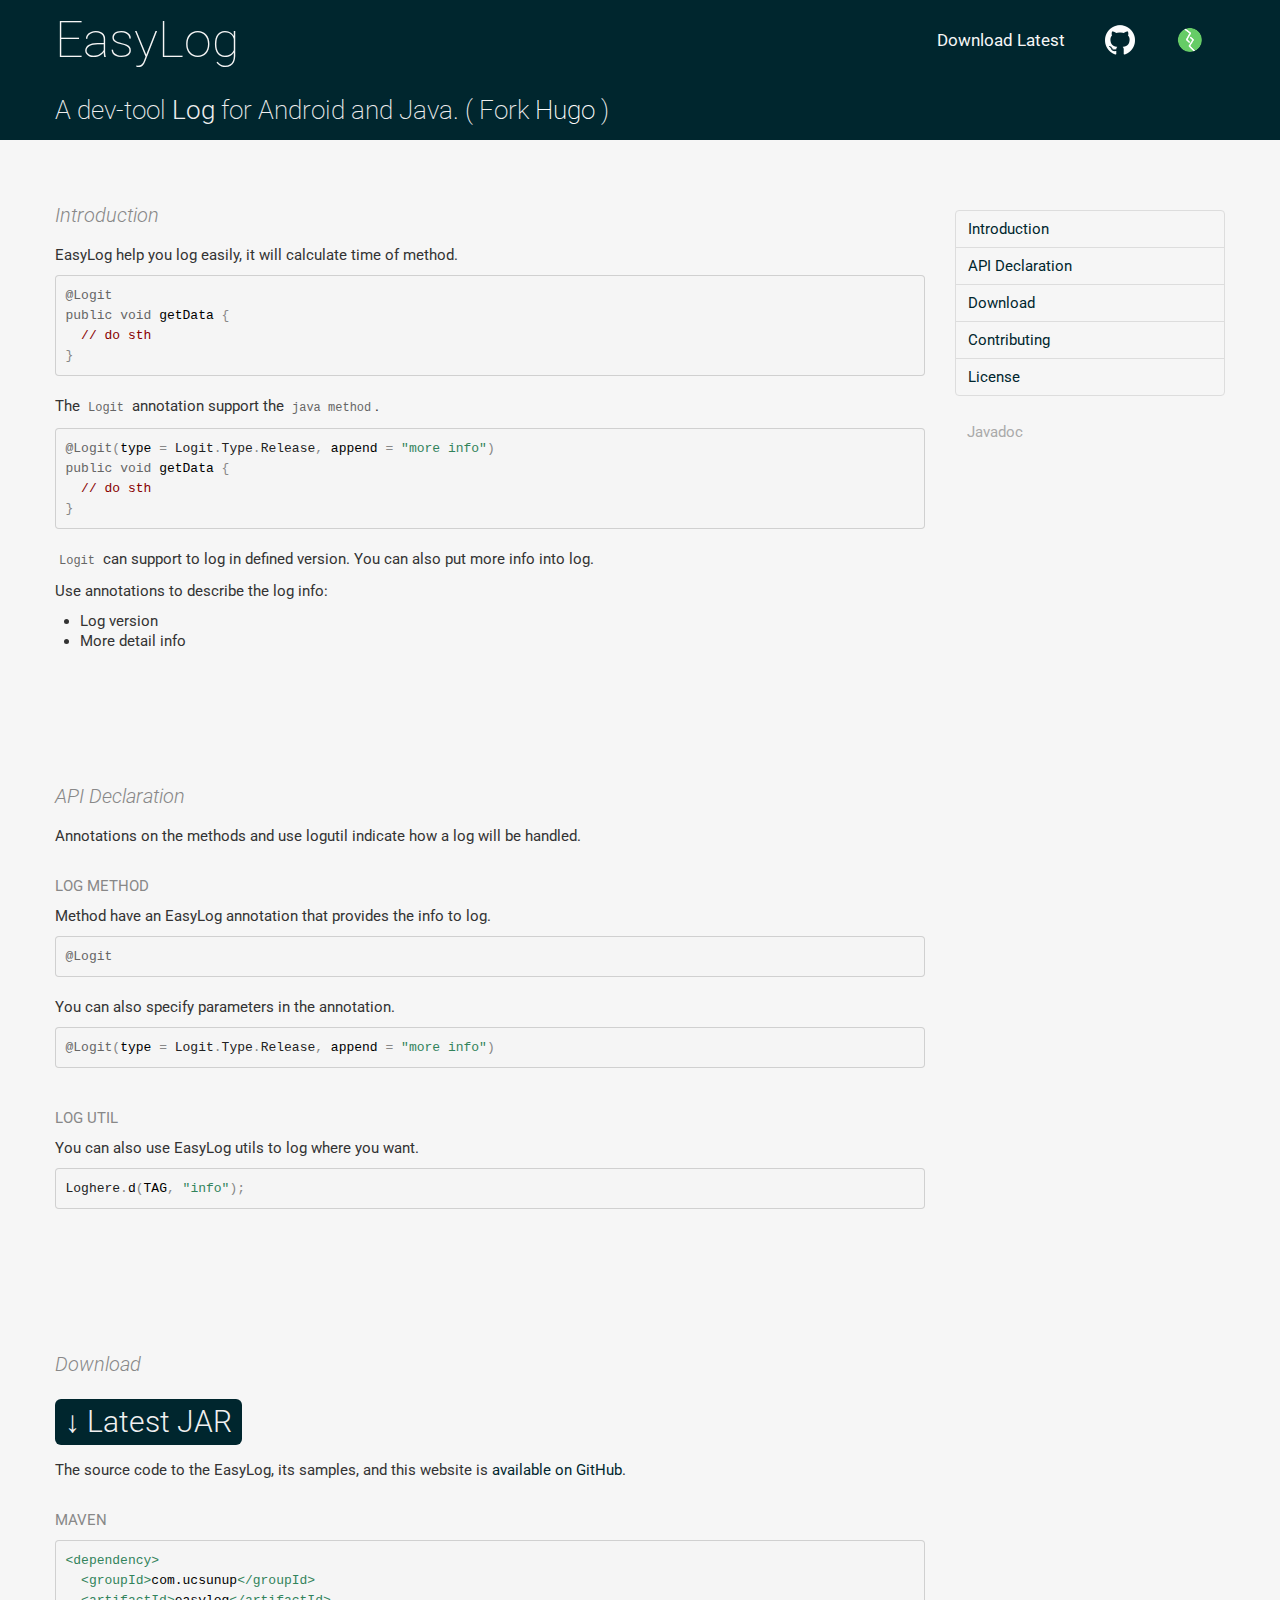
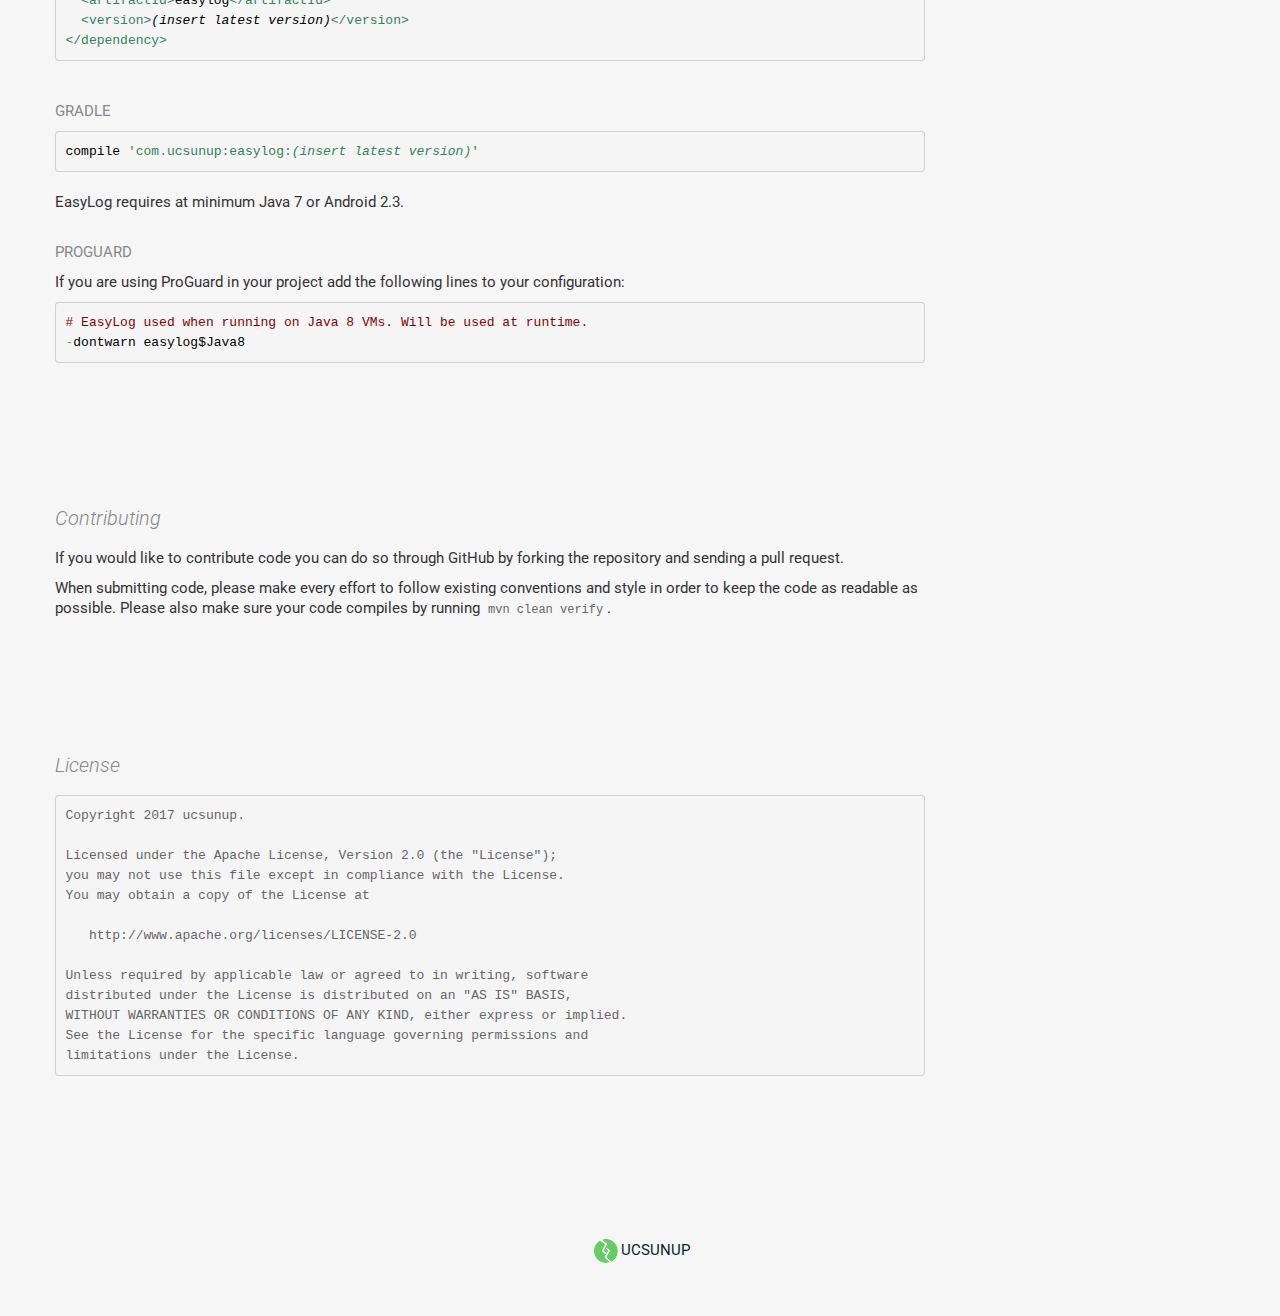
==== commit a76b46f1: "[Modify] modify index.html" ====
--- a/index.html
+++ b/index.html
@@ -1,116 +1,135 @@
 <!DOCTYPE html>
 <html lang="en">
-  <head>
+<head>
     <meta charset="utf-8">
-    <title>Retrofit</title>
+    <title>EasyLog</title>
     <meta name="viewport" content="width=device-width, initial-scale=1.0">
     <meta name="description" content="A type-safe HTTP client for Android and Java">
     <link href="static/bootstrap-combined.min.css" rel="stylesheet">
     <link href="static/app.css" rel="stylesheet">
     <link href="static/app-theme.css" rel="stylesheet">
-    <link href="https://fonts.googleapis.com/css?family=Roboto:400,300italic,100,100italic,300" rel="stylesheet" type="text/css">
-    <!--[if lt IE 9]><script src="static/html5shiv.min.js"></script><![endif]-->
-  </head>
-  <body data-target=".content-nav">
-    <header>
-      <div class="container">
-        <div class="row">
-          <div class="span5">
-            <h1>Retrofit</h1>
-          </div>
-          <div class="span7">
-            <menu>
-              <ul>
-                <li><a href="#download" class="menu download">Download <span class="version-tag">Latest</span></a></li>
-                <li><a href="http://github.com/ucsunup/EasyLog" data-title="View GitHub Project" class="menu github"><img src="static/icon-github.png" alt="GitHub"/></a></li>
-                <li><a href="https://github.com/ucsunup/EasyLog" data-title="UCSUNUP Open Source Portal" class="menu square"><img src="static/icon-ucsunup.png" alt="Square"/></a></li>
-              </ul>
-            </menu>
-          </div>
-        </div>
-      </div>
-    </header>
-    <section id="subtitle">
-      <div class="container">
-        <div class="row">
-          <div class="span12">
-            <h2>A dev-tool <strong>Log</strong> for Android and Java. ( Fork <a href="https://github.com/JakeWharton/hugo" style="color: white">Hugo</a> )</h2>
-          </div>
-        </div>
-      </div>
-    </section>
-    <section id="body">
-      <div class="container">
-        <div class="row">
-          <div class="span9">
-            <section id="introduction">
-              <h3>Introduction</h3>
-              <p>EasyLog help you log easily, it will calculate time of method.</p>
-              <pre class="prettyprint">@Logit
+    <link href="https://fonts.googleapis.com/css?family=Roboto:400,300italic,100,100italic,300"
+          rel="stylesheet" type="text/css">
+    <!--[if lt IE 9]>
+    <script src="static/html5shiv.min.js"></script><![endif]-->
+</head>
+<body data-target=".content-nav">
+<header>
+    <div class="container">
+        <div class="row">
+            <div class="span5">
+                <h1>EasyLog</h1>
+            </div>
+            <div class="span7">
+                <menu>
+                    <ul>
+                        <li><a href="#download" class="menu download">Download <span
+                                class="version-tag">Latest</span></a></li>
+                        <li><a href="http://github.com/ucsunup/EasyLog"
+                               data-title="View GitHub Project" class="menu github"><img
+                                src="static/icon-github.png" alt="GitHub"/></a></li>
+                        <li><a href="https://github.com/ucsunup/EasyLog"
+                               data-title="UCSUNUP Open Source Portal" class="menu square"><img
+                                src="static/icon-ucsunup.png" alt="Square"/></a></li>
+                    </ul>
+                </menu>
+            </div>
+        </div>
+    </div>
+</header>
+<section id="subtitle">
+    <div class="container">
+        <div class="row">
+            <div class="span12">
+                <h2>A dev-tool <strong>Log</strong> for Android and Java. ( Fork <a
+                        href="https://github.com/JakeWharton/hugo" style="color: white">Hugo</a> )
+                </h2>
+            </div>
+        </div>
+    </div>
+</section>
+<section id="body">
+    <div class="container">
+        <div class="row">
+            <div class="span9">
+                <section id="introduction">
+                    <h3>Introduction</h3>
+                    <p>EasyLog help you log easily, it will calculate time of method.</p>
+                    <pre class="prettyprint">@Logit
 public void getData {
   // do sth
 }</pre>
-              <p>The <code>Logit</code> annotation support the <code>java method</code>.</p>
-              <pre class="prettyprint">@Logit(type = Logit.Type.Release, append = "more info")
+                    <p>The <code>Logit</code> annotation support the <code>java method</code>.</p>
+                    <pre class="prettyprint">@Logit(type = Logit.Type.Release, append = "more info")
 public void getData {
   // do sth
 }</pre>
-              <p><code>Logit</code> can support to log in defined version. You can also put more info into log.</p>
-              <p>Use annotations to describe the log info:</p>
-              <ul>
-                <li>Log version</li>
-                <li>More detail info</li>
-              </ul>
-            </section>
-
-            <section id="api-declaration">
-              <h3>API Declaration</h3>
-              <p>Annotations on the methods and use logutil indicate how a log will be handled.</p>
-
-              <h4>Log Method</h4>
-              <p> Method have an EasyLog annotation that provides the info to log.</p>
-              <pre class="prettyprint">@Logit</pre>
-              <p>You can also specify parameters in the annotation.</p>
-              <pre class="prettyprint">@Logit(type = Logit.Type.Release, append = "more info")</pre>
-
-              <h4>Log util</h4>
-              <p>You can also use EasyLog utils to log where you want.</p>
-              <pre class="prettyprint">Loghere.d(TAG, "info");</pre>
-
-            <section id="download">
-              <h3>Download</h3>
-              <p><a href="" class="dl version-href">&darr; <span class="version-tag">Latest</span> JAR</a></p>
-              <!-- https://search.maven.org/remote_content?g=com.squareup.retrofit2&a=retrofit&v=LATEST -->
-              <p>The source code to the EasyLog, its samples, and this website is <a href="http://github.com/ucsunup/EasyLog">available on GitHub</a>.</p>
-              <h4>Maven</h4>
-              <pre class="prettyprint">&lt;dependency>
+                    <p><code>Logit</code> can support to log in defined version. You can also put
+                        more info into log.</p>
+                    <p>Use annotations to describe the log info:</p>
+                    <ul>
+                        <li>Log version</li>
+                        <li>More detail info</li>
+                    </ul>
+                </section>
+
+                <section id="api-declaration">
+                    <h3>API Declaration</h3>
+                    <p>Annotations on the methods and use logutil indicate how a log will be
+                        handled.</p>
+
+                    <h4>Log Method</h4>
+                    <p> Method have an EasyLog annotation that provides the info to log.</p>
+                    <pre class="prettyprint">@Logit</pre>
+                    <p>You can also specify parameters in the annotation.</p>
+                    <pre class="prettyprint">@Logit(type = Logit.Type.Release, append = "more info")</pre>
+
+                    <h4>Log util</h4>
+                    <p>You can also use EasyLog utils to log where you want.</p>
+                    <pre class="prettyprint">Loghere.d(TAG, "info");</pre>
+
+                    <section id="download">
+                        <h3>Download</h3>
+                        <p><a href="" class="dl version-href">&darr; <span class="version-tag">Latest</span>
+                            JAR</a></p>
+                        <!-- https://search.maven.org/remote_content?g=com.squareup.retrofit2&a=retrofit&v=LATEST -->
+                        <p>The source code to the EasyLog, its samples, and this website is <a
+                                href="http://github.com/ucsunup/EasyLog">available on GitHub</a>.
+                        </p>
+                        <h4>Maven</h4>
+                        <pre class="prettyprint">&lt;dependency>
   &lt;groupId>com.ucsunup&lt;/groupId>
   &lt;artifactId>easylog&lt;/artifactId>
   &lt;version><span class="version pln"><em>(insert latest version)</em></span>&lt;/version>
 &lt;/dependency></pre>
-              <h4>Gradle</h4>
-              <pre class="prettyprint">
+                        <h4>Gradle</h4>
+                        <pre class="prettyprint">
 compile 'com.ucsunup:easylog:<span class="version pln"><em>(insert latest version)</em></span>'
 </pre>
-              <p>EasyLog requires at minimum Java 7 or Android 2.3.</p>
-
-              <h4>ProGuard</h4>
-              <p>If you are using ProGuard in your project add the following lines to your configuration:</p>
-              <pre class="prettyprint">
+                        <p>EasyLog requires at minimum Java 7 or Android 2.3.</p>
+
+                        <h4>ProGuard</h4>
+                        <p>If you are using ProGuard in your project add the following lines to your
+                            configuration:</p>
+                        <pre class="prettyprint">
 # EasyLog used when running on Java 8 VMs. Will be used at runtime.
 -dontwarn easylog$Java8
 </pre>
-            </section>
-
-            <section id="contributing">
-              <h3>Contributing</h3>
-              <p>If you would like to contribute code you can do so through GitHub by forking the repository and sending a pull request.</p>
-              <p>When submitting code, please make every effort to follow existing conventions and style in order to keep the code as readable as possible. Please also make sure your code compiles by running <code>mvn clean verify</code>.</p>
-            </section>
-
-            <section id="license">
-              <h3>License</h3>
-              <pre>Copyright 2017 ucsunup.
+                    </section>
+
+                    <section id="contributing">
+                        <h3>Contributing</h3>
+                        <p>If you would like to contribute code you can do so through GitHub by
+                            forking the repository and sending a pull request.</p>
+                        <p>When submitting code, please make every effort to follow existing
+                            conventions and style in order to keep the code as readable as possible.
+                            Please also make sure your code compiles by running <code>mvn clean
+                                verify</code>.</p>
+                    </section>
+
+                    <section id="license">
+                        <h3>License</h3>
+                        <pre>Copyright 2017 ucsunup.
 
 Licensed under the Apache License, Version 2.0 (the "License");
 you may not use this file except in compliance with the License.
@@ -123,36 +142,37 @@
 WITHOUT WARRANTIES OR CONDITIONS OF ANY KIND, either express or implied.
 See the License for the specific language governing permissions and
 limitations under the License.</pre>
-            </section>
-          </div>
-          <div class="span3">
-            <div class="content-nav" data-spy="affix" data-offset-top="80">
-              <ul class="nav nav-tabs nav-stacked primary">
-                <li><a href="#introduction">Introduction</a></li>
-                <li><a href="#api-declaration">API Declaration</a></li>
-                <li><a href="#download">Download</a></li>
-                <li><a href="#contributing">Contributing</a></li>
-                <li><a href="#license">License</a></li>
-              </ul>
-              <ul class="nav nav-pills nav-stacked secondary">
-                <li><a href="">Javadoc</a></li><!-- 2.x/EasyLog/ -->
-              </ul>
-            </div>
-          </div>
-        </div>
-        <div class="row">
-          <div class="span12 logo">
-            <a href="https://github.com/ucsunup"><img src="static/icon-ucsunup.png" alt=" UCSUNUP"/>UCSUNUP</a>
-          </div>
-        </div>
-      </div>
-    </section>
-    <script src="https://ajax.googleapis.com/ajax/libs/jquery/1.9.1/jquery.min.js"></script>
-    <script src="static/bootstrap.min.js"></script>
-    <script src="static/jquery.smooth-scroll.min.js"></script>
-    <script src="static/jquery-maven-artifact.min.js"></script>
-    <script src="static/prettify.js"></script>
-    <script type="text/javascript">
+                    </section>
+            </div>
+            <div class="span3">
+                <div class="content-nav" data-spy="affix" data-offset-top="80">
+                    <ul class="nav nav-tabs nav-stacked primary">
+                        <li><a href="#introduction">Introduction</a></li>
+                        <li><a href="#api-declaration">API Declaration</a></li>
+                        <li><a href="#download">Download</a></li>
+                        <li><a href="#contributing">Contributing</a></li>
+                        <li><a href="#license">License</a></li>
+                    </ul>
+                    <ul class="nav nav-pills nav-stacked secondary">
+                        <li><a href="">Javadoc</a></li><!-- 2.x/EasyLog/ -->
+                    </ul>
+                </div>
+            </div>
+        </div>
+        <div class="row">
+            <div class="span12 logo">
+                <a href="https://github.com/ucsunup"><img src="static/icon-ucsunup.png"
+                                                          alt=" UCSUNUP"/>UCSUNUP</a>
+            </div>
+        </div>
+    </div>
+</section>
+<script src="https://ajax.googleapis.com/ajax/libs/jquery/1.9.1/jquery.min.js"></script>
+<script src="static/bootstrap.min.js"></script>
+<script src="static/jquery.smooth-scroll.min.js"></script>
+<script src="static/jquery-maven-artifact.min.js"></script>
+<script src="static/prettify.js"></script>
+<script type="text/javascript">
       $(function() {
         // Syntax highlight code blocks.
         prettyPrint();
@@ -189,6 +209,9 @@
 
       ga('create', 'UA-40704740-4', 'github.io');
       ga('send', 'pageview');
-    </script>
-  </body>
+
+
+
+</script>
+</body>
 </html>
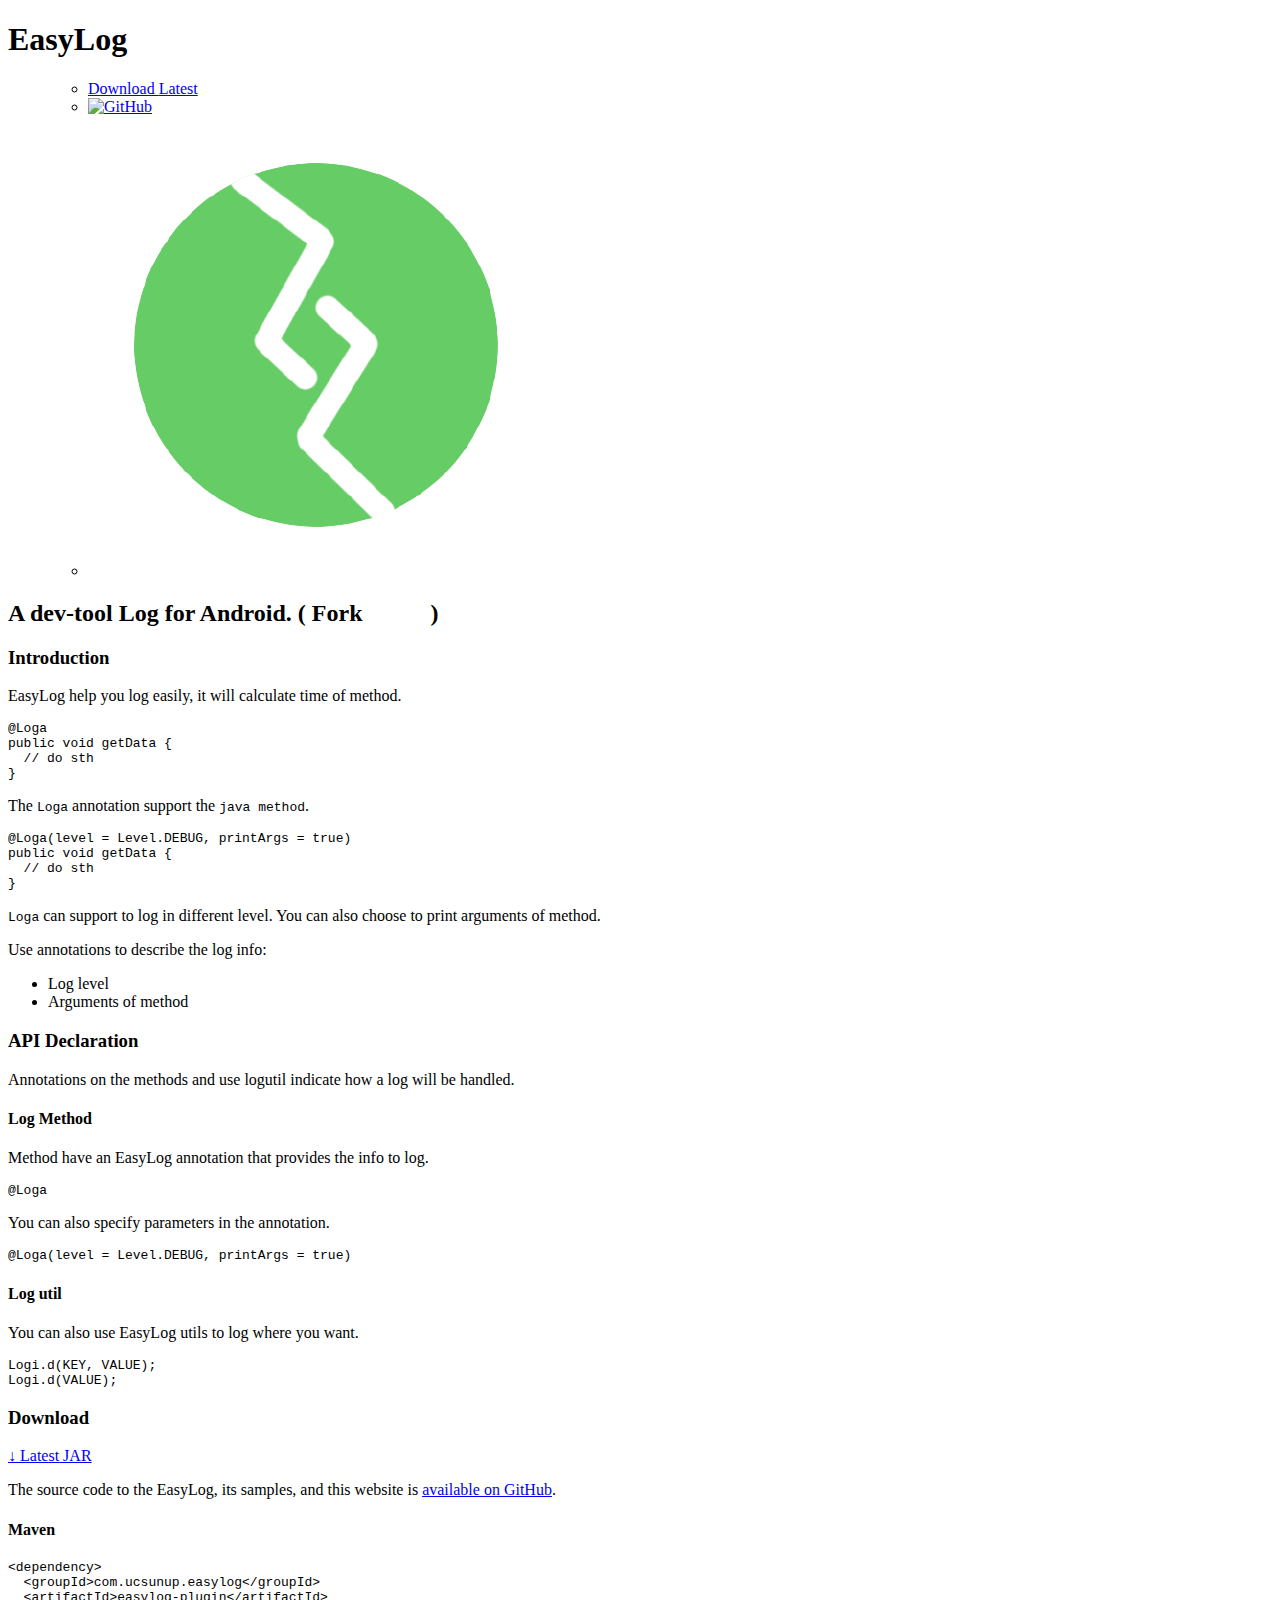
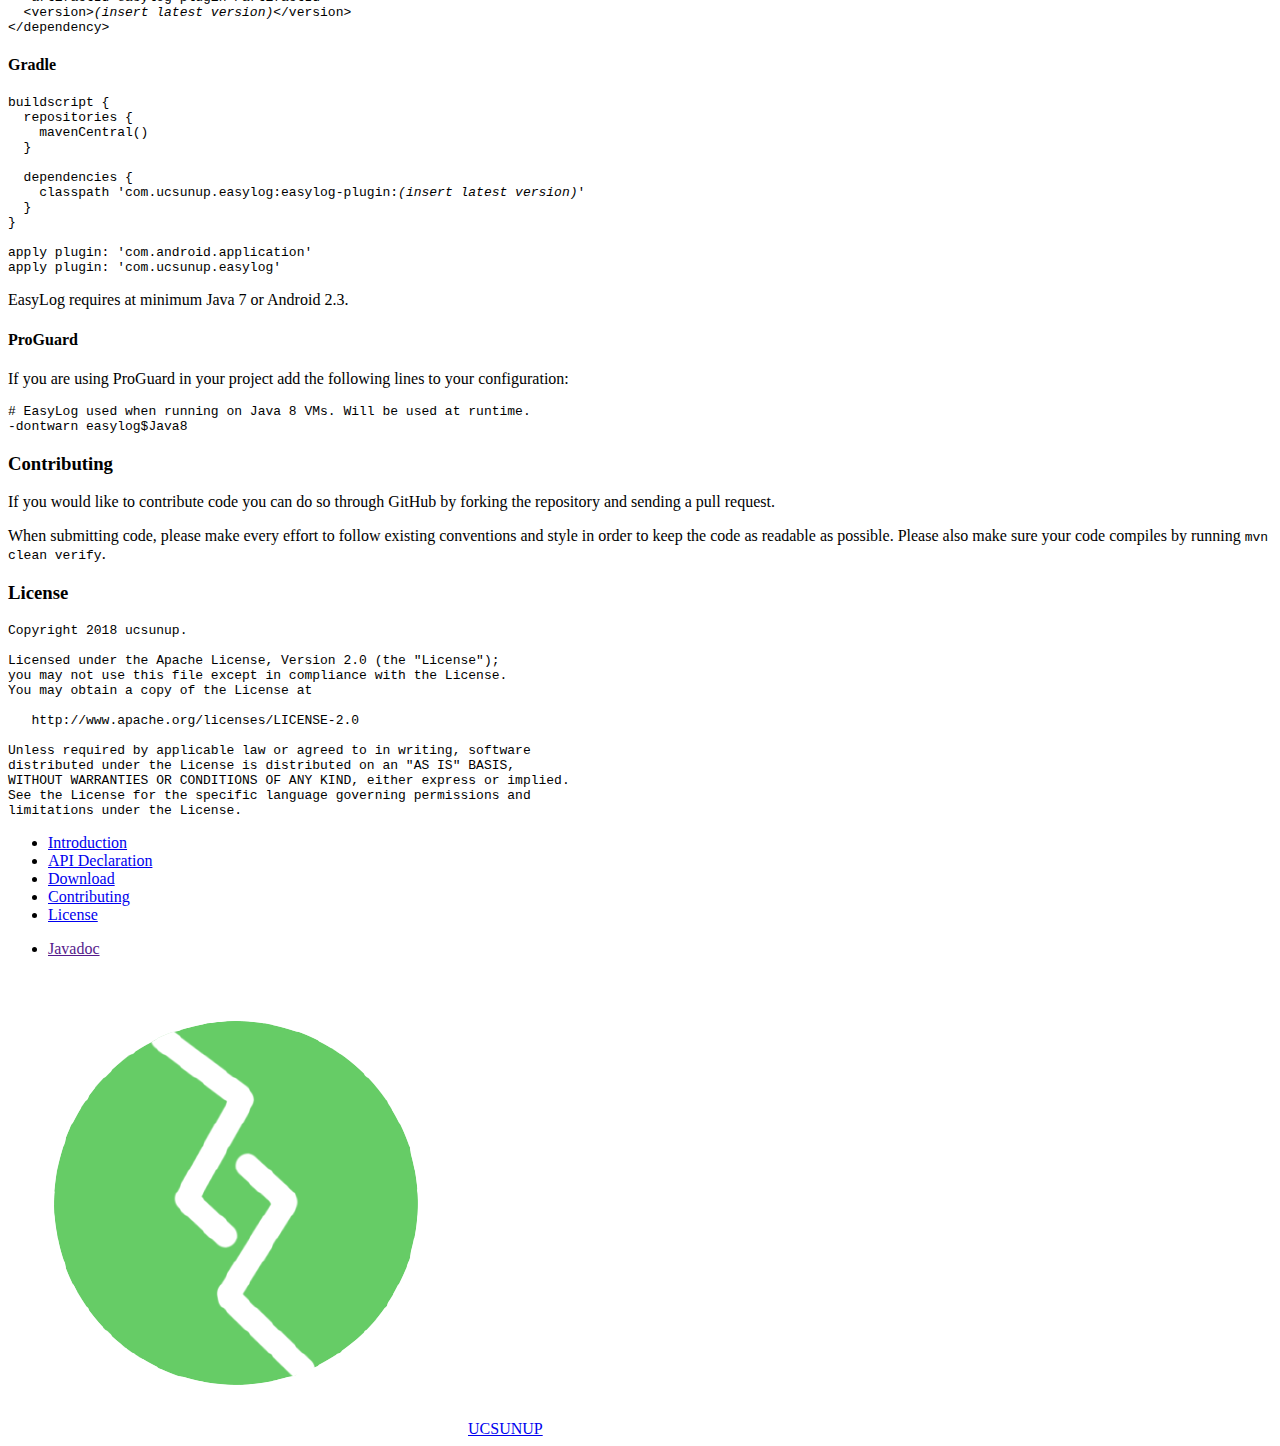
==== commit 56f6b2be: "[Modify] update website" ====
--- a/index.html
+++ b/index.html
@@ -41,7 +41,7 @@
     <div class="container">
         <div class="row">
             <div class="span12">
-                <h2>A dev-tool <strong>Log</strong> for Android and Java. ( Fork <a
+                <h2>A dev-tool <strong>Log</strong> for Android. ( Fork <a
                         href="https://github.com/JakeWharton/hugo" style="color: white">Hugo</a> )
                 </h2>
             </div>
@@ -55,21 +55,21 @@
                 <section id="introduction">
                     <h3>Introduction</h3>
                     <p>EasyLog help you log easily, it will calculate time of method.</p>
-                    <pre class="prettyprint">@Logit
+                    <pre class="prettyprint">@Loga
 public void getData {
   // do sth
 }</pre>
-                    <p>The <code>Logit</code> annotation support the <code>java method</code>.</p>
-                    <pre class="prettyprint">@Logit(type = Logit.Type.Release, append = "more info")
+                    <p>The <code>Loga</code> annotation support the <code>java method</code>.</p>
+                    <pre class="prettyprint">@Loga(level = Level.DEBUG, printArgs = true)
 public void getData {
   // do sth
 }</pre>
-                    <p><code>Logit</code> can support to log in defined version. You can also put
-                        more info into log.</p>
+                    <p><code>Loga</code> can support to log in different level. You can also choose
+                        to print arguments of method.</p>
                     <p>Use annotations to describe the log info:</p>
                     <ul>
-                        <li>Log version</li>
-                        <li>More detail info</li>
+                        <li>Log level</li>
+                        <li>Arguments of method</li>
                     </ul>
                 </section>
 
@@ -80,17 +80,18 @@
 
                     <h4>Log Method</h4>
                     <p> Method have an EasyLog annotation that provides the info to log.</p>
-                    <pre class="prettyprint">@Logit</pre>
+                    <pre class="prettyprint">@Loga</pre>
                     <p>You can also specify parameters in the annotation.</p>
-                    <pre class="prettyprint">@Logit(type = Logit.Type.Release, append = "more info")</pre>
+                    <pre class="prettyprint">@Loga(level = Level.DEBUG, printArgs = true)</pre>
 
                     <h4>Log util</h4>
                     <p>You can also use EasyLog utils to log where you want.</p>
-                    <pre class="prettyprint">Loghere.d(TAG, "info");</pre>
+                    <pre class="prettyprint">Logi.d(KEY, VALUE);
+Logi.d(VALUE);</pre>
 
                     <section id="download">
                         <h3>Download</h3>
-                        <p><a href="" class="dl version-href">&darr; <span class="version-tag">Latest</span>
+                        <p><a href="https://search.maven.org/remote_content?g=com.ucsunup.easylog&a=easylog-plugin&v=LATEST" class="dl version-href">&darr; <span class="version-tag">Latest</span>
                             JAR</a></p>
                         <!-- https://search.maven.org/remote_content?g=com.squareup.retrofit2&a=retrofit&v=LATEST -->
                         <p>The source code to the EasyLog, its samples, and this website is <a
@@ -98,13 +99,23 @@
                         </p>
                         <h4>Maven</h4>
                         <pre class="prettyprint">&lt;dependency>
-  &lt;groupId>com.ucsunup&lt;/groupId>
-  &lt;artifactId>easylog&lt;/artifactId>
+  &lt;groupId>com.ucsunup.easylog&lt;/groupId>
+  &lt;artifactId>easylog-plugin&lt;/artifactId>
   &lt;version><span class="version pln"><em>(insert latest version)</em></span>&lt;/version>
 &lt;/dependency></pre>
                         <h4>Gradle</h4>
-                        <pre class="prettyprint">
-compile 'com.ucsunup:easylog:<span class="version pln"><em>(insert latest version)</em></span>'
+                        <pre class="prettyprint">buildscript {
+  repositories {
+    mavenCentral()
+  }
+
+  dependencies {
+    classpath 'com.ucsunup.easylog:easylog-plugin:<span class="version pln"><em>(insert latest version)</em></span>'
+  }
+}
+
+apply plugin: 'com.android.application'
+apply plugin: 'com.ucsunup.easylog'
 </pre>
                         <p>EasyLog requires at minimum Java 7 or Android 2.3.</p>
 
@@ -129,7 +140,7 @@
 
                     <section id="license">
                         <h3>License</h3>
-                        <pre>Copyright 2017 ucsunup.
+                        <pre>Copyright 2018 ucsunup.
 
 Licensed under the Apache License, Version 2.0 (the "License");
 you may not use this file except in compliance with the License.
@@ -195,7 +206,7 @@
         });
 
         // Look up the latest version of the library.
-        $.fn.artifactVersion('com.ucsunup', 'easylog', function(version, url) {
+        $.fn.artifactVersion('com.ucsunup.easylog', 'easylog-plugin', function(version, url) {
           $('.version').text(version);
           $('.version-tag').text('v' + version);
           $('.version-href').attr('href', url);
